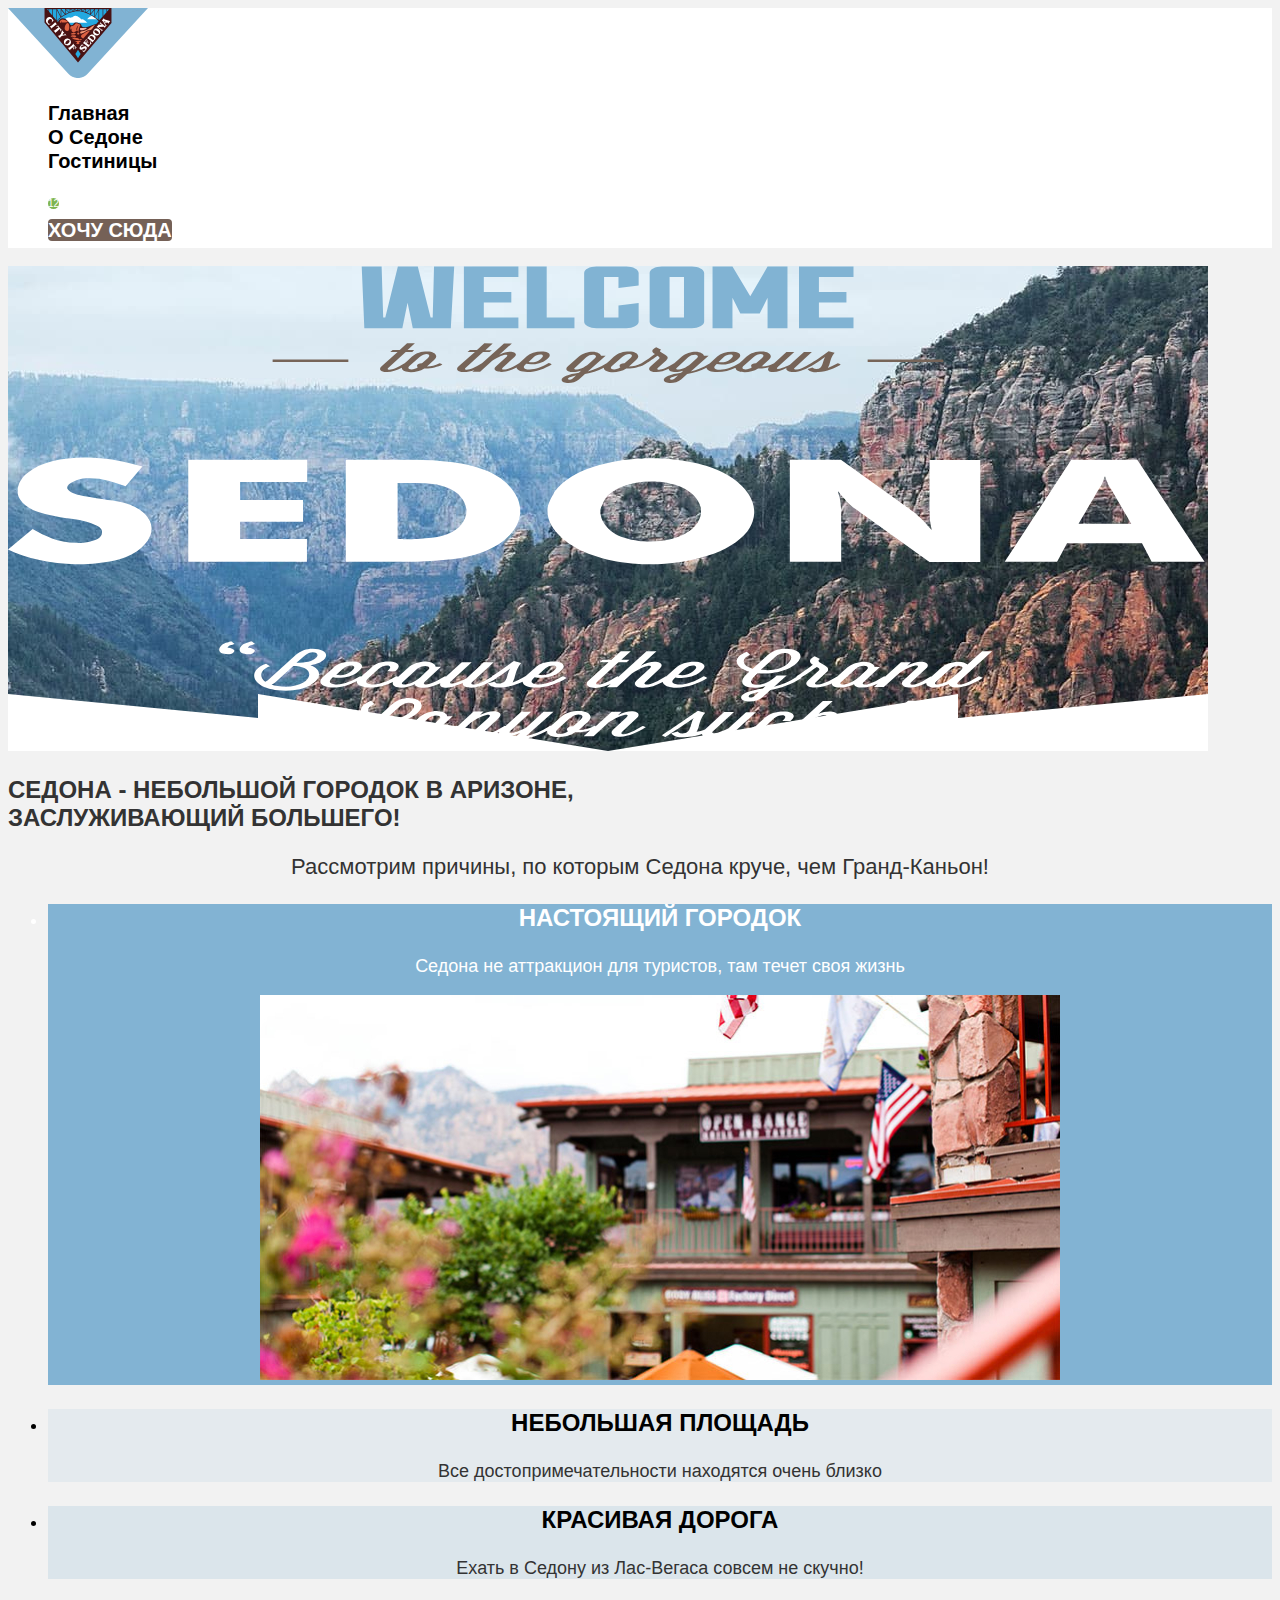
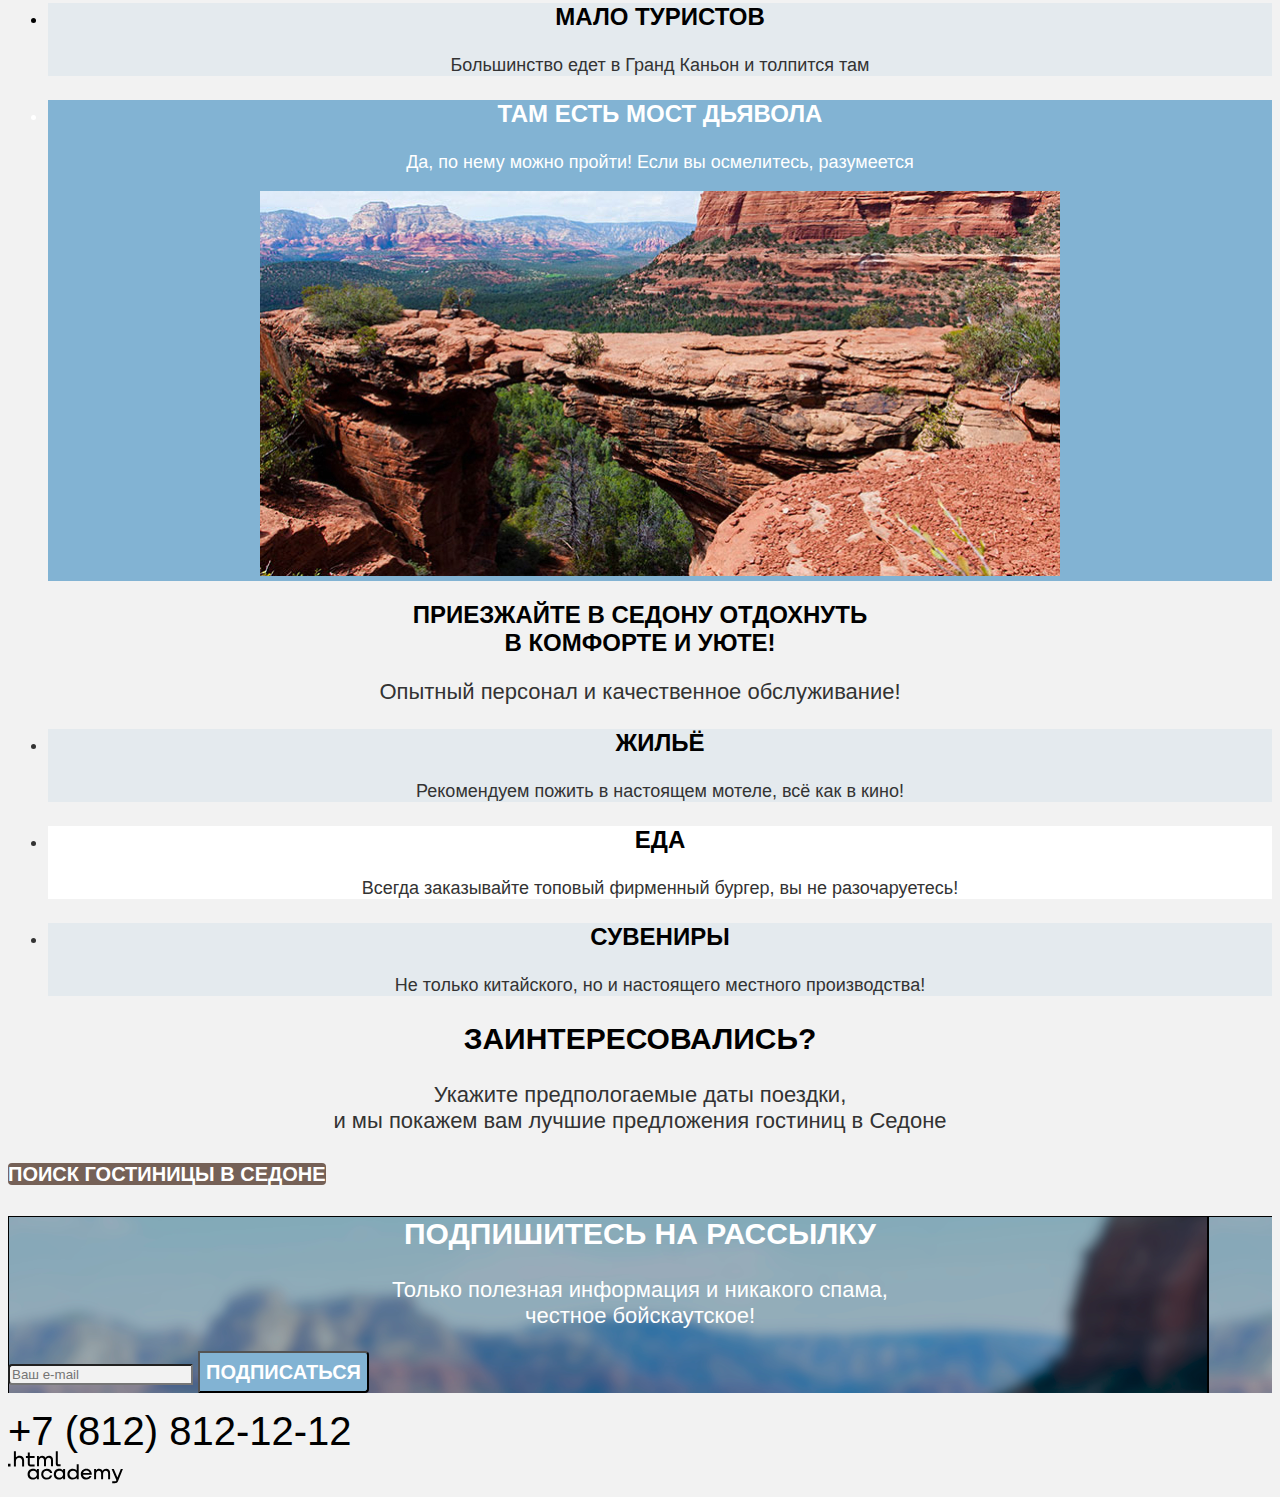
==== index.html @ 1543bc44 "Обновляет путь к стилевому файлу" ====
<!DOCTYPE html>
<html lang="ru">
<head>
  <meta charset="utf-8">
  <title>HTML Academy: Седона</title>
  <link rel="stylesheet" href="styles/styles.css">
</head>
<body>
  <header class="page-header" data-test="header">
    <a class="logo" href="index.html" aria-current="page">
      <img class="logo-image" src="images/logo/logo-header.svg" width="140" height="70" alt="логотип сайта Седона">
    </a>
    <nav class="navigation">
      <ul class="navigation-list">
        <li class="navigation-item">
          <a class="navigation-link navigation-link-current" href="index.html" aria-current="page">Главная</a>
        </li>
        <li class="navigation-item">
          <a class="navigation-link" href="#">О Седоне</a>
        </li>
        <li class="navigation-item">
          <a class="navigation-link" href="catalog.html">Гостиницы</a>
        </li>
      </ul>
      <ul class="navigation-user">
        <li class="navigation-user-item">
          <a class="navigation-user-link navigation-user-link-search" href="#">
            <span class="visually-hidden">Поиск</span>
          </a>
        </li>
        <li class="navigation-user-item">
          <a class="navigation-user-link" href="#">
            <span class="visually-hidden">Количество отелей в избранном</span>
            <span class="likes-number">12</span>
          </a>
        </li>
        <li class="navigation-user-item">
          <a class="button search-button" href="#">Хочу сюда</a>
        </li>
      </ul>
    </nav>
  </header>
  <main class="main-index" data-test="main">
    <section class="welcome">
      <h1 class="visually-hidden">Сайт по выбору отелей в Седоне</h1>
      <img class="welcome-image" src="images/main/welcome-image.svg" width="458" height="352" alt="Welcome to the gorgeous Sedona, because the Grand Canyon sucks!"
        lang="en">
    </section>
    <section class="advantages" data-test="advantages">
      <h2 class="advantages-title">Седона - небольшой городок в Аризоне, <br>заслуживающий большего!</br></h2>
      <p class="reasons">Рассмотрим причины, по которым Седона круче, чем Гранд-Каньон!</p>
      <ul class="advantages-list">
        <li class="advantages-item advantages-dark">
          <h3 class="advantages-title">Настоящий городок</h3>
          <p class="advantages-description">Седона не аттракцион для туристов, там течет своя жизнь</p>
          <img class="advantages-image" src="images/main/house-with-flag.jpg" width="800" height="385" alt="Здание с флагом">
        </li>
        <li class="advantages-item advantages-light">
          <h3 class="advantages-title">Небольшая площадь</h3>
          <p class="advantages-description advantages-inner">Все достопримечательности находятся очень близко</p>
        </li>
        <li class="advantages-item advantages-greyish">
          <h3 class="advantages-title">Красивая дорога</h3>
          <p class="advantages-description advantages-inner">Ехать в Седону из Лас-Вегаса совсем не скучно!</p>
        </li>
        <li class="advantages-item advantages-light">
          <h3 class="advantages-title">Мало туристов</h3>
          <p class="advantages-description advantages-inner">Большинство едет в Гранд Каньон и толпится там</p>
        </li>
        <li class="advantages-item advantages-dark">
          <h3 class="advantages-title">Там есть мост дьявола</h3>
          <p class="advantages-description">Да, по нему можно пройти! Если вы осмелитесь, разумеется</p>
          <img class="advantages-image" src="images/main/devils-bridge.jpg" width="800" height="385" alt="Мост дьявола">
        </li>
      </ul>
    </section>
    <section class="services">
      <h2 class="services-title">Приезжайте в Седону отдохнуть <br>в комфорте и уюте!</br></h2>
      <p class="reasons">Опытный персонал и качественное обслуживание!</p>
      <ul class="services-list">
        <li class="section-item">
          <h3 class="services-title">Жильё</h3>
          <p class="services-description">Рекомендуем пожить в настоящем мотеле, всё как в кино!</p>
        </li>
        <li class="section-item">
          <h3 class="services-title">Еда</h3>
          <p class="services-description">Всегда заказывайте топовый фирменный бургер, вы не разочаруетесь!</p>
        </li>
        <li class="section-item">
          <h3 class="services-title">Сувениры</h3>
          <p class="services-description">Не только китайского, но и настоящего местного производства!</p>
        </li>
      </ul>
    </section>
    <section class="search" data-test="search">
      <h2 class="search-title">Заинтересовались?</h2>
      <p class="search-description">Укажите предпологаемые даты поездки, <br>и мы покажем вам лучшие предложения гостиниц в
        Седоне</br></p>
      <a class="button search-button" href="#">Поиск гостиницы в Седоне</a>
    </section>
    <section class="subscribe subscribe-special" data-test="subscribe">
      <h2 class="subscribe-title">Подпишитесь на рассылку</h2>
      <p class="subscribe-description">Только полезная информация и никакого спама, <br>честное бойскаутское!</br></p>
      <form class="subscribe-form" action="https://echo.htmlacademy.ru/" method="post">
        <label class="visually-hidden" for="subscribe-email">Введите ваш email</label>
        <input class="email-input" type="email" id="subscribe-email" name="user-email" placeholder="Ваш e-mail">
        <button class="subscribe-button" type="submit">Подписаться</button>
      </form>
    </section>
  </main>
  <footer class="page-footer" data-test="footer">
    <section class="footer-social">
        <h2 class=" visually-hidden">Соцсети</h2>
      <ul class="social-list">
        <li class="social-item">
          <a class="button" href="#">
            <span class="visually-hidden">Вконтакте</span>
          </a>
        </li>
        <li class="social-item">
          <a class="button" href="#">
            <span class="visually-hidden">Инстаграм</span>
          </a>
        </li>
        <li class="social-item">
          <a class="button" href="#">
            <span class="visually-hidden">Телеграм</span>
          </a>
        </li>
      </ul>
    </section>
    <section class="contacts">
      <h2 class="visually-hidden">Контакты</h2>
      <address class="contacts-address">
        <a class="contacts-address-phone" href="tel:+78128121212">+7 (812) 812-12-12</a>
      </address>
    </section>
    <section class="footer-logo">
      <h2 class="visually-hidden">Сделано в HTML academy</h2>
      <a class="footer-logo-link" href="https://htmlacademy.ru/">
        <img class="footer-logo-image" src="images/logo/html-academy-inscript.svg" width="115" height="33" alt="Логотип html academy">
      </a>
    </section>
  </footer>
</body>
</html>
---- styles/styles.css ----
@font-face {
  font-family: "PT Sans";
  font-style: normal;
  font-weight: 400;
  src: url("../fonts/ptsans-400.woff2") format("woff2");
  font-display: swap;
}


@font-face {
  font-family: "PT Sans";
  font-style: normal;
  font-weight: 700;
  src: url("../fonts/ptsans-700.woff2") format("woff2");
  font-display: swap;
}

body {
  font-family: "PT Sans", sans-serif;
  font-size: 18px;
  line-height: 21px;
  font-style: normal;
  color: #333333;
  background-color: #F2F2F2;
}

.page-header {
  color: #000000;
  background-color: #FFFFFF;
}

.navigation-item {
  list-style-type: none;
}

.navigation-user-item{
  list-style-type: none;
}

.navigation-link {
  font-weight: 700;
  font-size: 20px;
  line-height: 24px;
  text-align: left;
  color: #000000;
  background-color: #FFFFFF;
  text-decoration: none;
}

.navigation-user-link {
  color: #000000;
  text-decoration: none;
}

.welcome-image {
  background-color: #83B3D333;
  background-image: url(../images/main/decor-background.svg), url(../images/main/background-welcome.jpg);
  background-size: 100% auto, cover;
  background-repeat: no-repeat;
  background-position: left bottom, left top;
  width: 1200px;
  height: 485px;
}

.advantages-dark {
  background-color: #82B3D3;
  color: #FFFFFF;
}

.advantages-light {
  color: #000000;
  background-color: #83B3D31F;
}

.advantages-greyish {
  color: #000000;
  background-color: #83B3D333;
}

.advantages-inner {
  color: #333333;
}

.advantages-list {
  text-align: center;
}

.advantages-title {
  font-size: 24px;
  font-weight: 700;
  line-height: 28px;
  text-transform: uppercase;
}

.services-title {
  color: #000000;
  font-size: 24px;
  font-weight: 700;
  line-height: 28px;
  text-align: center;
  text-transform: uppercase;
}

.reasons {
  font-size: 22px;
  font-weight: 400;
  line-height: 26px;
  text-align: center;
}

li:nth-child(2n+1).section-item {
  background-color: #83B3D31F;
}

li:nth-child(2n).section-item {
  background-color: #FFFFFF;
}

.services-list {
  font-size: 18px;
  font-weight: 400;
  line-height: 21px;
  text-align: center;
}

.services-description {
  color: #333333;
}

.search-title {
  color: #000000;
  font-size: 30px;
  font-weight: 700;
  line-height: 36px;
  text-align: center;
  text-transform: uppercase;
}

.search-description {
  font-size: 22px;
  font-weight: 400;
  line-height: 26px;
  text-align: center;
}

.search-button {
  font-family: inherit;
  font-size: 20px;
  font-weight: 700;
  line-height: 36px;
  text-align: center;
  background: #756157;
  color: #FFFFFF;
  text-transform: uppercase;
  text-decoration: none;
  border-radius: 4px;
}

.subscribe-special {
  background-image: url(../images/subscribe-background.png);
  background-color: #82B3D3;
  color: #FFFFFF;
}

.subscribe-button {
  font-family: inherit;
  font-size: 20px;
  font-weight: 700;
  line-height: 36px;
  text-align: center;
  text-transform: uppercase;
  color: #FFFFFF;
  background: #82B3D3;
  border-radius: 0 4px 4px 0;
}

.email-input {
  font-family: inherit;
  background: #F2F2F2;
  border-radius: 4px 0 0 4px;
}

.subscribe-title {
  font-size: 30px;
  font-weight: 700;
  line-height: 36px;
  text-align: center;
  text-transform: uppercase;
}

.subscribe-description {
  font-size: 22px;
  font-weight: 400;
  line-height: 26px;
  text-align: center;
}

.contacts-address-phone {
  font-style: normal;
  font-size: 40px;
  font-weight: 400;
  line-height: 40px;
  color:#000000;
  text-align: center;
  text-decoration-line: none;
}

.inner-header-title {
  font-size: 60px;
  font-weight: 700;
  line-height: 78px;
  text-align: left;
}

.likes-number {
  width: 20px;
  height: 20px;
  left: 20px;
  top: 11px;
  background: #7DB54F;
  border-radius: 10px;
  font-family: inherit;
  font-style: normal;
  font-weight: 400;
  font-size: 10px;
  line-height: 10px;
  text-align: center;
  color: #FFFFFF;
}

.filter {
  background-image: url(../images/filter-background.png);
  color: #FFFFFF;
}

.breadcrumbs {
  color: #FFFFFF;
  list-style-type: none;
}

.breadcrumbs-link {
  color: inherit;
  text-decoration: none;
}

.catalog-form-title {
  font-size: 20px;
  font-weight: 700;
  line-height: 24px;
  text-align: left;
}

.catalog-control {
  font-size: 18px;
  font-weight: 400;
  line-height: 23px;
  text-align: left;
}

.filter-title {
  font-size: 20px;
  font-weight: 700;
  line-height: 24px;
  text-align: left;
}

.filter-price {
  font-size: 18px;
  font-weight: 400;
  line-height: 24px;
  text-align: right;
  color: #000000;
}

.price-select{
border: 4px solid #FFFFFF;
width: 20px;
height: 20px;
background: #FFFFFF;
border-radius: 5px;
}

.catalog-form-list {
  list-style-type: none;
}

.catalog-control-input {
background: #3F5E72;
}

.catalog-form-button {
  font-family: inherit;
  color: #333333;
  border-width: 2px;
  border-color: #E5E5E5;
  border-radius: 4px;
}

.price-from {
  border-radius: 4px 0 0 4px;
}

.price-to {
  border-radius: 0 4px 4px 0;
}

.button-apply {
  background: #82B3D3;
  border-radius: 4px;
  font-family: inherit;
  font-style: normal;
  font-weight: 700;
  font-size: 16px;
  line-height: 20px;
  text-align: center;
  text-transform: uppercase;
  color: #FFFFFF;
}

.button-reset {
  font-family: inherit;
  font-style: normal;
  font-weight: 700;
  font-size: 16px;
  line-height: 20px;
  text-align: center;
  text-transform: uppercase;
  color: #FFFFFF;
  background-color: transparent;
}

.visually-hidden {
  position: fixed;
  transform: scale(0);
}

.catalog-title {
  color: #000000;
  font-size: 30px;
  font-weight: 700;
  line-height: 36px;
  text-align: left;
  text-transform: uppercase;
}

.select-control {
  font-family: inherit;
  color: #333333;
  font-size: 18px;
  font-weight: 400;
  line-height: 21px;
  text-align: left;
  box-sizing: border-box;
  border: 2px solid #E5E5E5;
  border-radius: 4px;
}

.catalog-card-link {
  font-size: 24px;
  font-weight: 700;
  line-height: 28px;
  text-align: left;
  color: #000000;
  text-decoration: none;
}

.catalog-card-name {
  font-size: 18px;
  font-weight: 400;
  line-height: 21px;
  text-align: left;
  color:#333333;
}

.catalog-card-price {
  font-size: 18px;
  font-weight: 400;
  line-height: 21px;
  text-align: right;
}

.catalog-card-button {
  font-family: inherit;
  font-size: 16px;
  font-weight: 700;
  line-height: 20px;
  text-align: center;
  color: #FFFFFF;
  background-color: #756157;
  text-transform: uppercase;
  border-radius: 4px;
  text-decoration: none;
}

.card-button-likes {
  background-color: #82B3D3;
  border-radius: 4px;
  font-family: inherit;
  font-size: 16px;
  font-weight: 700;
  line-height: 20px;
  text-align: center;
}

.card-button-in-likes {
  background-color: #7DB54F;
}

.catalog-card-rates {
  font-weight: 400;
  font-size: 16px;
  line-height: 20px;
  text-align: center;
  text-transform: uppercase;
  color: #333333;
  background: #F2F2F2;
  border-radius: 4px;
}

.pagination-current {
  background: #F2F2F2;
  border-radius: 4px;
}

.pagination-link {
  width: 60px;
  height: 60px;
  background: #82B3D3;
  border-radius: 4px;
  font-family: inherit;
  font-style: normal;
  font-weight: 700;
  font-size: 20px;
  line-height: 36px;
  text-align: center;
  text-transform: uppercase;
  color: #FFFFFF;
}

.subscribe-inner-title {
  font-weight: 700;
  font-size: 30px;
  line-height: 36px;
  text-transform: uppercase;
  text-align: center;
}

.subscribe-inner-description {
  font-weight: 400;
  font-size: 22px;
  line-height: 26px;
  text-align: center;
  color: #333333;
}

.social-item {
  list-style-type: none;
}
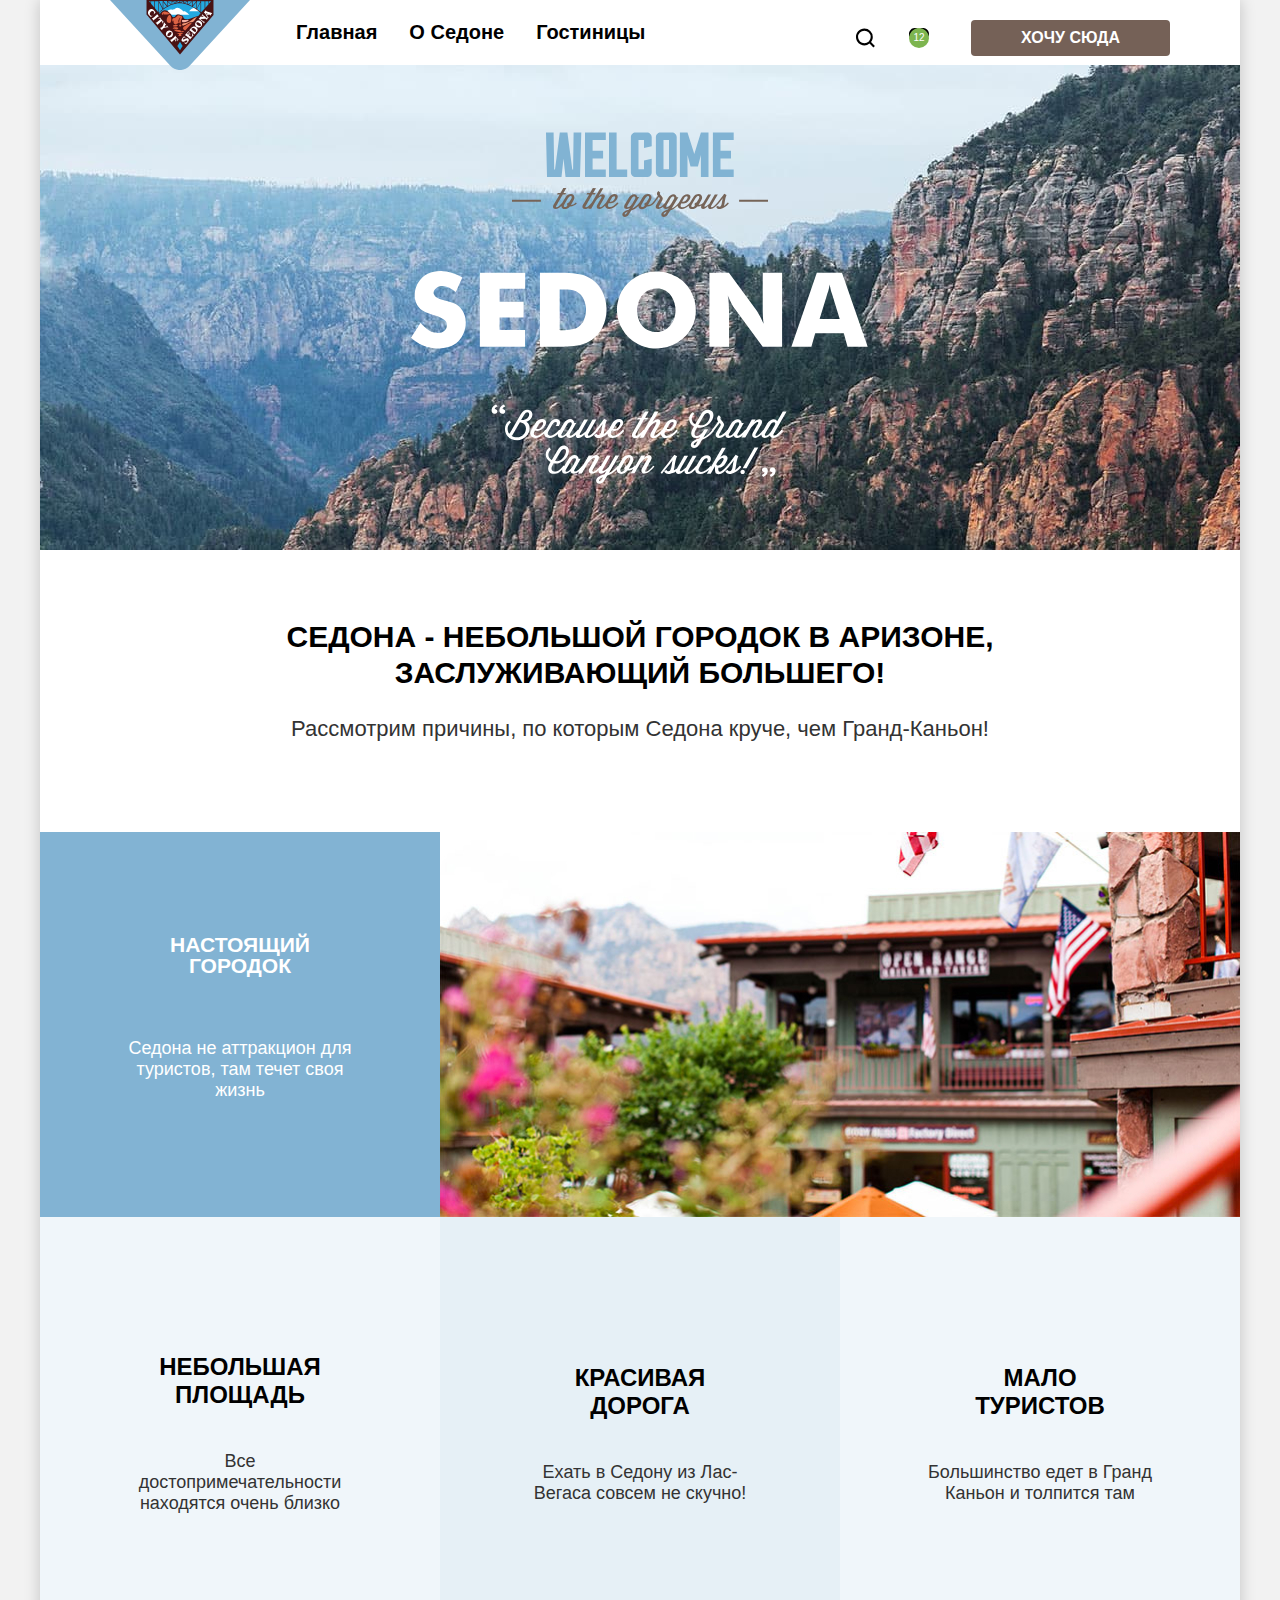
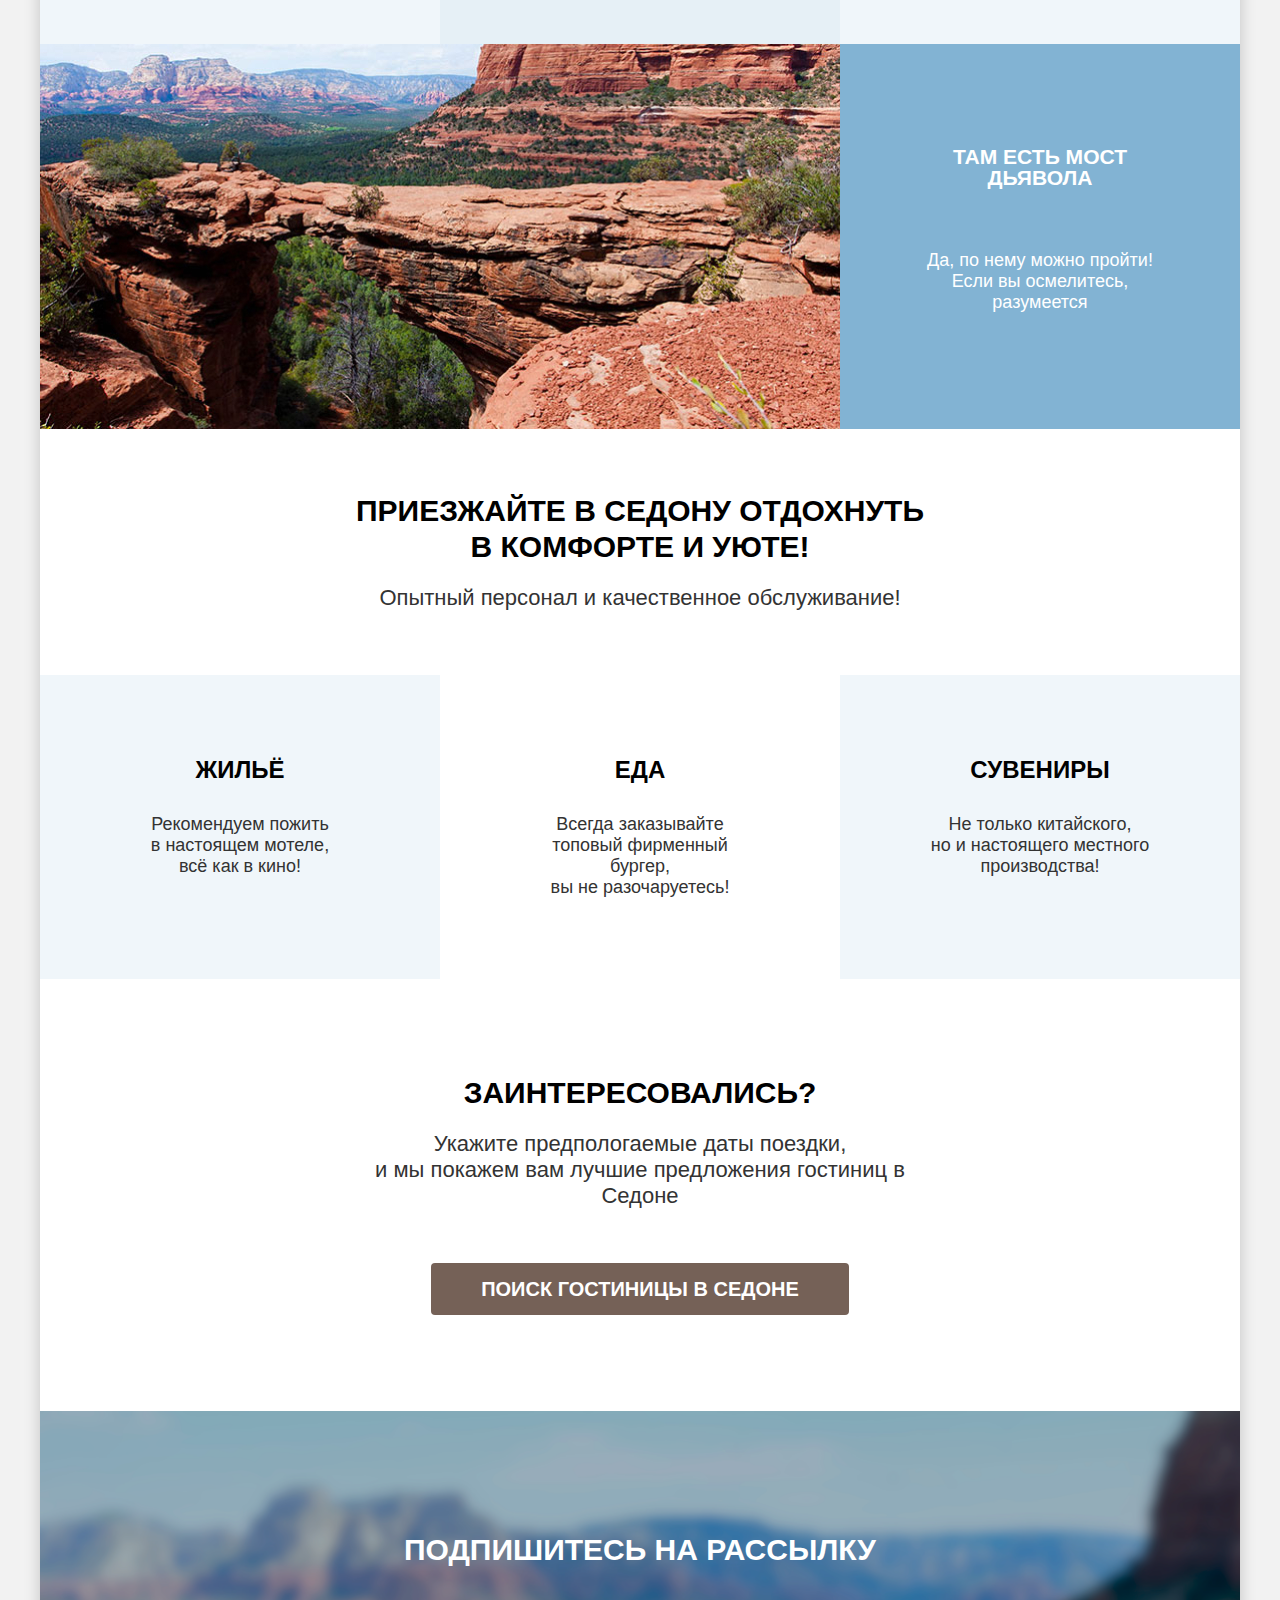
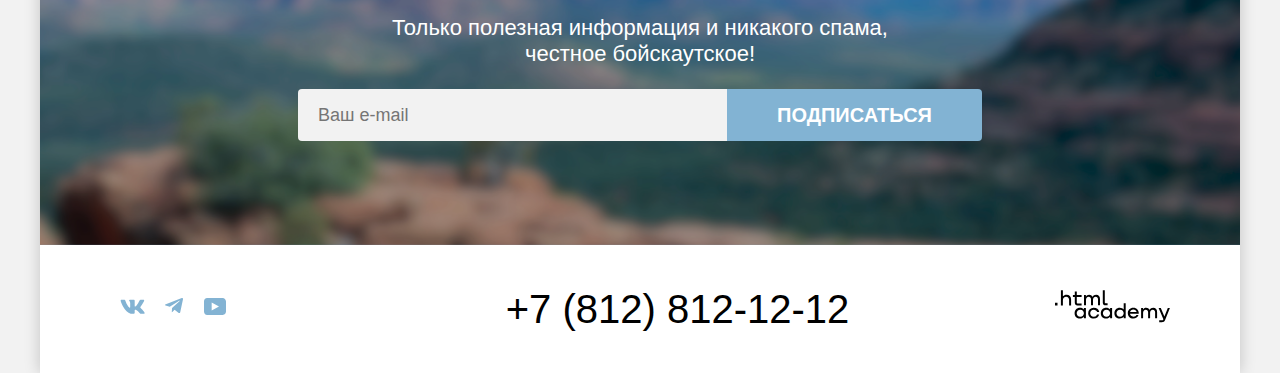
==== commit c0123343: "Добавляет сетки компонентов" ====
--- a/index.html
+++ b/index.html
@@ -6,53 +6,58 @@
   <link rel="stylesheet" href="styles/styles.css">
 </head>
 <body>
-  <header class="page-header" data-test="header">
-    <a class="logo" href="index.html" aria-current="page">
-      <img class="logo-image" src="images/logo/logo-header.svg" width="140" height="70" alt="логотип сайта Седона">
-    </a>
-    <nav class="navigation">
-      <ul class="navigation-list">
-        <li class="navigation-item">
+  <div class="page-container">
+    <header class="page-header" data-test="header">
+     <nav class="navigation">
+      <div class="logo-navigation">
+        <a class="logo" href="index.html" aria-current="page">
+          <img class="logo-image" src="images/logo/logo-header.svg" width="140" height="70" alt="логотип сайта Седона">
+        </a>
+        <ul class="navigation-list">
+         <li class="navigation-item">
           <a class="navigation-link navigation-link-current" href="index.html" aria-current="page">Главная</a>
-        </li>
-        <li class="navigation-item">
+         </li>
+         <li class="navigation-item">
           <a class="navigation-link" href="#">О Седоне</a>
-        </li>
-        <li class="navigation-item">
+         </li>
+         <li class="navigation-item">
           <a class="navigation-link" href="catalog.html">Гостиницы</a>
-        </li>
-      </ul>
-      <ul class="navigation-user">
-        <li class="navigation-user-item">
+         </li>
+       </ul>
+      </div>
+        <ul class="navigation-user">
+         <li class="navigation-user-item">
           <a class="navigation-user-link navigation-user-link-search" href="#">
             <span class="visually-hidden">Поиск</span>
           </a>
-        </li>
-        <li class="navigation-user-item">
-          <a class="navigation-user-link" href="#">
+          </li>
+         <li class="navigation-user-item">
+          <a class="navigation-user-link navigation-user-link-likes" href="#">
             <span class="visually-hidden">Количество отелей в избранном</span>
             <span class="likes-number">12</span>
           </a>
-        </li>
-        <li class="navigation-user-item">
-          <a class="button search-button" href="#">Хочу сюда</a>
-        </li>
-      </ul>
-    </nav>
-  </header>
-  <main class="main-index" data-test="main">
-    <section class="welcome">
+         </li>
+         <li class="navigation-user-item">
+          <a class="button button-text" href="#">Хочу сюда</a>
+         </li>
+       </ul>
+     </nav>
+   </header>
+   <main class="main" data-test="main">
+    <section class="welcome" data-test="hero">
       <h1 class="visually-hidden">Сайт по выбору отелей в Седоне</h1>
-      <img class="welcome-image" src="images/main/welcome-image.svg" width="458" height="352" alt="Welcome to the gorgeous Sedona, because the Grand Canyon sucks!"
+      <img class="welcome-image" src="../images/main/welcome-image.svg" width="458" height="352" alt="Welcome to the gorgeous Sedona, because the Grand Canyon sucks!"
         lang="en">
     </section>
     <section class="advantages" data-test="advantages">
-      <h2 class="advantages-title">Седона - небольшой городок в Аризоне, <br>заслуживающий большего!</br></h2>
-      <p class="reasons">Рассмотрим причины, по которым Седона круче, чем Гранд-Каньон!</p>
+      <h2 class="advantages-lead">Седона - небольшой городок в Аризоне, <br>заслуживающий большего!</br></h2>
+      <p class="advantages-lead-subtitle">Рассмотрим причины, по которым Седона круче, чем Гранд-Каньон!</p>
       <ul class="advantages-list">
-        <li class="advantages-item advantages-dark">
-          <h3 class="advantages-title">Настоящий городок</h3>
-          <p class="advantages-description">Седона не аттракцион для туристов, там течет своя жизнь</p>
+        <li class="advantages-item-dark">
+          <div class="advantages-container">
+            <h3 class="advantages-title-dark title-dark">Настоящий городок</h3>
+            <p class="advantages-dark-description description-dark">Седона не аттракцион для туристов, там течет своя жизнь</p>
+          </div>
           <img class="advantages-image" src="images/main/house-with-flag.jpg" width="800" height="385" alt="Здание с флагом">
         </li>
         <li class="advantages-item advantages-light">
@@ -67,28 +72,30 @@
           <h3 class="advantages-title">Мало туристов</h3>
           <p class="advantages-description advantages-inner">Большинство едет в Гранд Каньон и толпится там</p>
         </li>
-        <li class="advantages-item advantages-dark">
-          <h3 class="advantages-title">Там есть мост дьявола</h3>
-          <p class="advantages-description">Да, по нему можно пройти! Если вы осмелитесь, разумеется</p>
-          <img class="advantages-image" src="images/main/devils-bridge.jpg" width="800" height="385" alt="Мост дьявола">
+        <li class="advantages-item-dark">
+          <div class="advantages-container">
+            <h3 class="advantages-title-dark">Там есть мост дьявола</h3>
+            <p class="advantages-dark-description">Да, по нему можно пройти! Если вы осмелитесь, разумеется</p>
+          </div>
+          <img class="advantages-image advantages-image-left" src="images/main/devils-bridge.jpg" width="800" height="385" alt="Мост дьявола">
         </li>
       </ul>
     </section>
     <section class="services">
       <h2 class="services-title">Приезжайте в Седону отдохнуть <br>в комфорте и уюте!</br></h2>
-      <p class="reasons">Опытный персонал и качественное обслуживание!</p>
+      <p class="services-title-description">Опытный персонал и качественное обслуживание!</p>
       <ul class="services-list">
-        <li class="section-item">
-          <h3 class="services-title">Жильё</h3>
-          <p class="services-description">Рекомендуем пожить в настоящем мотеле, всё как в кино!</p>
+        <li class="services-item">
+          <h3 class="services-item-title">Жильё</h3>
+          <p class="services-item-description">Рекомендуем пожить <br>в настоящем мотеле,</br> всё как в кино!</p>
         </li>
-        <li class="section-item">
-          <h3 class="services-title">Еда</h3>
-          <p class="services-description">Всегда заказывайте топовый фирменный бургер, вы не разочаруетесь!</p>
+        <li class="services-item">
+          <h3 class="services-item-title">Еда</h3>
+          <p class="services-item-description">Всегда заказывайте <br>топовый фирменный бургер,</br> вы не разочаруетесь!</p>
         </li>
-        <li class="section-item">
-          <h3 class="services-title">Сувениры</h3>
-          <p class="services-description">Не только китайского, но и настоящего местного производства!</p>
+        <li class="services-item">
+          <h3 class="services-item-title">Сувениры</h3>
+          <p class="services-item-description">Не только китайского, <br>но и настоящего местного</br> производства!</p>
         </li>
       </ul>
     </section>
@@ -96,7 +103,7 @@
       <h2 class="search-title">Заинтересовались?</h2>
       <p class="search-description">Укажите предпологаемые даты поездки, <br>и мы покажем вам лучшие предложения гостиниц в
         Седоне</br></p>
-      <a class="button search-button" href="#">Поиск гостиницы в Седоне</a>
+      <a class="button search-big-button" href="#">Поиск гостиницы в Седоне</a>
     </section>
     <section class="subscribe subscribe-special" data-test="subscribe">
       <h2 class="subscribe-title">Подпишитесь на рассылку</h2>
@@ -107,40 +114,53 @@
         <button class="subscribe-button" type="submit">Подписаться</button>
       </form>
     </section>
-  </main>
-  <footer class="page-footer" data-test="footer">
-    <section class="footer-social">
+    </main>
+    <footer class="page-footer" data-test="footer">
+      <div class="footer-container">
+      <section class="socials">
         <h2 class=" visually-hidden">Соцсети</h2>
       <ul class="social-list">
         <li class="social-item">
-          <a class="button" href="#">
+          <a class="social-link social-vk" href="#">
+            <svg class="social-icon social-vk" aria-hidden="true" focusable="false" width="25" height="15" viewBox="0 0 25 15" fill="none" xmlns="http://www.w3.org/2000/svg">
+              <path fill-rule="evenodd" clip-rule="evenodd" d="M24.12 1.8c.16-.54 0-.94-.8-.94H20.7c-.67
+              0-.98.34-1.15.73 0 0-1.33 3.2-3.22 5.27-.61.6-.9.8-1.23.8-.16 0-.41-.2-.41-.75v-5.1c0-.66-.19-.95-.74-.95H9.82c-.42 0-.67.3-.67.59 0 .62.95.76 1.04 2.51v3.8c0 .83-.15.98-.48.98-.9 0-3.06-3.2-4.34-6.88-.25-.72-.5-1-1.18-1H1.57c-.75 0-.9.34-.9.73 0 .68.89 4.07 4.14 8.55 2.17 3.06 5.23
+              4.72 8 4.72 1.68 0 1.88-.37 1.88-1v-2.32c0-.74.16-.88.7-.88.38 0 1.05.19 2.6 1.66 1.79 1.75 2.08 2.54 3.08 2.54h2.63c.75 0 1.12-.37.9-1.1-.23-.72-1.08-1.77-2.2-3.02-.62-.71-1.54-1.48-1.82-1.86-.39-.5-.28-.71 0-1.15 0 0 3.2-4.42 3.54-5.93Z" fill="#83B3D3"/></svg>
             <span class="visually-hidden">Вконтакте</span>
           </a>
         </li>
         <li class="social-item">
-          <a class="button" href="#">
-            <span class="visually-hidden">Инстаграм</span>
+          <a class="social-link social-telegram" href="#">
+            <svg class="social-icon social-telegram" aria-hidden="true" focusable="false" width="18" height="16" viewBox="0 0 18 16" fill="none" xmlns="http://www.w3.org/2000/svg">
+              <path d="M16.79.1.84 6.25c-1.09.43-1.08 1.04-.2 1.31l4.1 1.28 9.47-5.98c.44-.27.85-.12.52.18L7.05
+              9.96l-.28 4.22c.41 0 .6-.19.83-.41l1.99-1.93 4.13 3.05c.77.42 1.31.2 1.5-.7l2.72-12.8c.28-1.12-.43-1.62-1.16-1.3Z" fill="#83B3D3"/></svg>
+            <span class="visually-hidden">Телеграм</span>
           </a>
         </li>
         <li class="social-item">
-          <a class="button" href="#">
-            <span class="visually-hidden">Телеграм</span>
+          <a class="social-link social-youtube" href="#">
+            <svg class="social-icon social-youtube" aria-hidden="true" focusable="false" width="24" height="17" viewBox="0 0 22 17" fill="none" xmlns="http://www.w3.org/2000/svg">
+              <path d="M18.6 0H3.18C1.31 0 0 1.6 0 3.4v10.1C0 15.4 1.31 17 3.17 17h15.66c1.64 0 3.17-1.6
+              3.17-3.4V3.4C21.78 1.6 20.47 0 18.6 0ZM7.67 12.54V4.46L15 8.5l-7.33 4.04Z" fill="#83B3D3"/></svg>
+            <span class="visually-hidden">Ютуб</span>
           </a>
         </li>
       </ul>
-    </section>
-    <section class="contacts">
+      </section>
+      <section class="contacts">
       <h2 class="visually-hidden">Контакты</h2>
       <address class="contacts-address">
         <a class="contacts-address-phone" href="tel:+78128121212">+7 (812) 812-12-12</a>
       </address>
-    </section>
-    <section class="footer-logo">
+      </section>
+      <section class="logo-academy">
       <h2 class="visually-hidden">Сделано в HTML academy</h2>
-      <a class="footer-logo-link" href="https://htmlacademy.ru/">
-        <img class="footer-logo-image" src="images/logo/html-academy-inscript.svg" width="115" height="33" alt="Логотип html academy">
+      <a class="logo-academy-link" href="https://htmlacademy.ru/">
+        <img class="logo-academy-image" src="images/logo/html-academy-inscript.svg" width="115" height="33" alt="Логотип html academy">
       </a>
-    </section>
-  </footer>
+      </section>
+      </div>
+    </footer>
+  </div>
 </body>
 </html>
--- a/styles/styles.css
+++ b/styles/styles.css
@@ -22,22 +22,53 @@
   font-style: normal;
   color: #333333;
   background-color: #F2F2F2;
-}
-
-.page-header {
-  color: #000000;
+  margin: 0 auto;
+}
+
+.main {
+  flex-grow: 1;
+}
+
+.page-container {
+  display: flex;
+  flex-direction: column;
+  min-height: 100vh;
+  width: 1200px;
+  margin: 0 auto;
   background-color: #FFFFFF;
-}
-
-.navigation-item {
+  box-shadow: 0 0 15px rgba(0, 0, 0, 0.2);
+}
+
+.navigation {
+  width: 100%;
+  display: flex;
+  justify-content: space-between;
+  margin: 0;
+  padding: 0 70px;
+  box-sizing: border-box;
+}
+
+.logo-navigation {
+  display: flex;
+}
+
+.logo {
+  margin-right: 30px;
+  z-index: 1;
+}
+
+.navigation-list {
+  display: flex;
+  flex-wrap: wrap;
+  width: 400px;
+  padding: 0;
+  margin: 0;
   list-style-type: none;
 }
 
-.navigation-user-item{
-  list-style-type: none;
-}
-
 .navigation-link {
+  display: block;
+  padding: 20px 16px;
   font-weight: 700;
   font-size: 20px;
   line-height: 24px;
@@ -47,24 +78,241 @@
   text-decoration: none;
 }
 
+.navigation-item {
+  list-style-type: none;
+}
+
+.navigation-user {
+  display: flex;
+  flex-wrap: wrap;
+  justify-content: end;
+  align-items: center;
+  padding: 0;
+  margin: 0;
+}
+
 .navigation-user-link {
-  color: #000000;
+  display: block;
+  margin: 5px;
+  padding: 12px 22px;
   text-decoration: none;
+  color: #000000;
+  position: relative;
+}
+
+.navigation-user.navigation-user-link {
+  min-width: 44px;
+  min-height: 64px;
+}
+
+.navigation-user-item{
+  list-style-type: none;
+  margin-right: 20x;
+}
+
+.navigation-user-link-search {
+  background-image: url('../images/decor-small-icons/search-icon.svg');
+  background-repeat: no-repeat;
+  background-position: center;
+  background-size: 20px;
+  top: 0;
+  right: 0;
+  left: 0;
+  bottom: 0;
+  margin: auto;
+  padding: 12px 22px;
+}
+
+.navigation-user-link-likes {
+  background-image: url('../images/decor-small-icons/likes-icon.svg');
+  background-repeat: no-repeat;
+  background-position: center;
+  background-size: 20px;
+  top: 0;
+  right: 0;
+  left: 0;
+  bottom: 0;
+  margin: auto;
+  padding: 12px 22px;
+}
+
+.likes-number {
+  display: block;
+  width: 20px;
+  height: 20px;
+  background: #7DB54F;
+  border-radius: 10px;
+  font-family: inherit;
+  font-style: normal;
+  font-weight: 400;
+  font-size: 10px;
+  line-height: 10px;
+  text-align: center;
+  color: #FFFFFF;
+  box-sizing: border-box;
+  padding-top: 5px;
+}
+
+.button {
+  cursor: pointer;
+  text-align: center;
+  font-size: 16px;
+  font-weight: 700;
+  line-height: 20px;
+  font-family: inherit;
+  padding: 8px 50px;
+}
+
+.button-text {
+  display: block;
+  background: #756157;
+  color: #FFFFFF;
+  text-transform: uppercase;
+  text-decoration: none;
+  border-radius: 4px;
+  margin: 14px 0 14px 20px;
+  margin-left: 20px;
+}
+
+.main {
+  flex-grow: 1;
+  margin-top: -10px;
+}
+
+.welcome {
+  display: flex;
+  flex-direction: column;
+  justify-content: center;
+  align-items: center;
+  background-image: url(../images/main/background-welcome.jpg);
+  background-size: cover;
+  background-repeat: no-repeat;
+  background-color: #D4E5EF;
+  min-height: 485px;
+  width: 100%;
 }
 
 .welcome-image {
-  background-color: #83B3D333;
-  background-image: url(../images/main/decor-background.svg), url(../images/main/background-welcome.jpg);
-  background-size: 100% auto, cover;
-  background-repeat: no-repeat;
-  background-position: left bottom, left top;
+  display: block;
+}
+
+.advantages-lead {
   width: 1200px;
-  height: 485px;
-}
-
-.advantages-dark {
+  display: flex;
+  flex-direction: column;
+  margin: 69px auto 25px auto;
+  justify-content: center;
+  align-items: center;
+  font-weight: 700;
+  font-size: 30px;
+  line-height: 36px;
+  text-align: center;
+  text-transform: uppercase;
+  color: #000000;
+}
+
+.advantages-lead-subtitle {
+  font-style: normal;
+  font-weight: 400;
+  font-size: 22px;
+  line-height: 26px;
+  text-align: center;
+  margin: 0 auto 90px auto;
+}
+
+.advantages-list {
+  display: grid;
+  grid-template-columns: repeat(3, 1fr);
+  width: 100%;
+  margin: 0;
+  padding: 0;
+  list-style-type: none;
+}
+
+.advantages-item {
+  display: flex;
+  flex-direction: column;
+  justify-content: center;
+  align-items: center;
+  width: 400px;
+  height: 100%;
+  padding: 112px 85px;
+  box-sizing: border-box;
+}
+
+.advantages-title{
+  font-size: 24px;
+  font-weight: 700;
+  line-height: 28px;
+  text-align: center;
+  text-transform: uppercase;
+  max-width: 175px;
+}
+
+.advantages-description {
+  font-size: 18px;
+  font-weight: 400;
+  line-height: 21px;
+  text-align: center;
+  max-width: 230px;
+}
+
+.advantages-image {
+  display: block;
+  margin: auto;
+}
+
+.advantages-container {
+  display: flex;
+  flex-direction: column;
+  padding: 102px 85px;
+  width: 400px;
+  align-items: center;
+}
+
+.advantages-item-dark {
   background-color: #82B3D3;
   color: #FFFFFF;
+  display: flex;
+  padding: 0;
+  margin: 0;
+  grid-column: 1 / -1;
+}
+
+.advantages-image {
+  display: block;
+  margin: auto;
+  }
+
+.advantages-image-left {
+  display: block;
+  margin: 0;
+  order: -1;
+}
+
+.advantages-title-dark {
+  color:#FFFFFF;
+  text-transform: uppercase;
+  text-align: center;
+  padding: 0;
+  margin: 0 0 62px 0;
+  max-width: 175px;
+}
+
+.advantages-dark-description {
+  color: #FFFFFF;
+  padding: 0;
+  margin: 0;
+  text-align: center;
+}
+
+.advantages-container {
+  display: flex;
+  flex-direction: column;
+  padding: 102px 85px;
+  width: 400px;
+  align-items: center;
+
 }
 
 .advantages-light {
@@ -81,50 +329,73 @@
   color: #333333;
 }
 
-.advantages-list {
-  text-align: center;
-}
-
-.advantages-title {
+.services-title {
+  color: #000000;
+  font-size: 30px;
+  font-weight: 700;
+  line-height: 36px;
+  text-align: center;
+  text-transform: uppercase;
+  margin: 64px auto 20px auto;
+}
+
+.services-title-description {
+  font-size: 22px;
+  font-weight: 400;
+  line-height: 26px;
+  text-align: center;
+  margin: 0 auto 64px auto;
+}
+
+.services-list {
+  display: flex;
+  margin: 0;
+  padding: 0;
+  justify-content: space-between;
+  flex-wrap: wrap;
+  list-style-type: none;
+  width: 100%;
+}
+
+.services-item {
+  display: flex;
+  flex-direction: column;
+  width: 400px;
+  margin: 0;
+  padding: 81px 85px;
+  box-sizing: border-box;
+  align-items: center;
+  text-align: center;
+}
+
+.services-item-title {
   font-size: 24px;
-  font-weight: 700;
   line-height: 28px;
-  text-transform: uppercase;
-}
-
-.services-title {
-  color: #000000;
-  font-size: 24px;
-  font-weight: 700;
-  line-height: 28px;
-  text-align: center;
-  text-transform: uppercase;
-}
-
-.reasons {
-  font-size: 22px;
-  font-weight: 400;
-  line-height: 26px;
-  text-align: center;
-}
-
-li:nth-child(2n+1).section-item {
+  font-weight: 700;
+  color: #000000;
+  text-align: center;
+  text-transform: uppercase;
+  margin: 0 0 30px 0;
+}
+
+li:nth-child(2n+1).services-item {
   background-color: #83B3D31F;
 }
 
-li:nth-child(2n).section-item {
-  background-color: #FFFFFF;
-}
-
-.services-list {
+.services-item-description {
+  font-weight: 400;
   font-size: 18px;
-  font-weight: 400;
   line-height: 21px;
   text-align: center;
-}
-
-.services-description {
-  color: #333333;
+  margin: 0;
+}
+
+.search {
+  display: flex;
+  flex-direction: column;
+  padding: 96px 304px;
+  align-items: center;
+  justify-content: center;
 }
 
 .search-title {
@@ -134,6 +405,7 @@
   line-height: 36px;
   text-align: center;
   text-transform: uppercase;
+  margin: 0 0 20px 0;
 }
 
 .search-description {
@@ -141,28 +413,62 @@
   font-weight: 400;
   line-height: 26px;
   text-align: center;
-}
-
-.search-button {
-  font-family: inherit;
+  margin: 0 0 54px 0;
+}
+
+.search-big-button {
+  padding: 8px 50px;
+  margin: 0;
+  background: #756157;
+  border-radius: 4px;
+  font-weight: 700;
   font-size: 20px;
-  font-weight: 700;
   line-height: 36px;
-  text-align: center;
-  background: #756157;
-  color: #FFFFFF;
-  text-transform: uppercase;
+  display: flex;
+  align-items: center;
+  text-align: center;
+  text-transform: uppercase;
+  color: #FFFFFF;
   text-decoration: none;
-  border-radius: 4px;
+}
+
+.subscribe {
+  display: flex;
+  flex-direction: column;
+  padding: 96px 258px 104px 258px;
+  align-items: center;
+  justify-content: center;
 }
 
 .subscribe-special {
-  background-image: url(../images/subscribe-background.png);
+  background-image: url(../images/main/subscribe-special.png);
   background-color: #82B3D3;
   color: #FFFFFF;
+  background-size: cover;
+  background-repeat: no-repeat;
+}
+
+.subscribe-form {
+  display: grid;
+  grid-template-columns: 1fr auto;
+  width: 684px;
+}
+
+.email-input {
+  font-size: 18px;
+  line-height: 24px;
+  font-family: inherit;
+  background: #F2F2F2;
+  border-radius: 4px 0 0 4px;
+  display: flex;
+  align-items: flex-start;
+  text-align: start;
+  border-style: none;
+  padding: 12px 20px;
 }
 
 .subscribe-button {
+  display: flex;
   font-family: inherit;
   font-size: 20px;
   font-weight: 700;
@@ -172,12 +478,10 @@
   color: #FFFFFF;
   background: #82B3D3;
   border-radius: 0 4px 4px 0;
-}
-
-.email-input {
-  font-family: inherit;
-  background: #F2F2F2;
-  border-radius: 4px 0 0 4px;
+  align-items: flex-start;
+  border-style: none;
+  padding: 8px 50px;
+  cursor: pointer;
 }
 
 .subscribe-title {
@@ -205,103 +509,175 @@
   text-decoration-line: none;
 }
 
+.main-inner {
+  flex-grow: 1;
+}
+
+.filter {
+  background-image: url(../images/catalog-filter-background.png);
+  color: #FFFFFF;
+  background-size: cover;
+  background-repeat: no-repeat;
+  background-color: #D4E5EF;
+  padding: 35px 70px 70px 70px;
+  margin: 0;
+  }
+
 .inner-header-title {
   font-size: 60px;
   font-weight: 700;
   line-height: 78px;
   text-align: left;
-}
-
-.likes-number {
-  width: 20px;
-  height: 20px;
-  left: 20px;
-  top: 11px;
-  background: #7DB54F;
-  border-radius: 10px;
-  font-family: inherit;
-  font-style: normal;
-  font-weight: 400;
-  font-size: 10px;
-  line-height: 10px;
-  text-align: center;
-  color: #FFFFFF;
-}
-
-.filter {
-  background-image: url(../images/filter-background.png);
-  color: #FFFFFF;
+  margin: 0 auto;
 }
 
 .breadcrumbs {
+  display: flex;
+  margin: 0 0 40px 0;
+  padding: 0;
   color: #FFFFFF;
   list-style-type: none;
 }
 
 .breadcrumbs-link {
+  min-width: 31px;
+  min-height: 20px;
+  font-size: 16px;
+  line-height: 21px;
+  display: block;
   color: inherit;
   text-decoration: none;
 }
 
+.breadcrums-item {
+  font-size: 22px;
+  font-weight: 400;
+  height: 21px;
+  line-height: 26px;
+  list-style-type: none;
+  text-align: left;
+  background-image: url('../images/decor-small-icons/breadcrumbs-arrow.svg');
+  background-repeat: no-repeat;
+  background-position: center;
+  background-size: 8px 20px;
+  top: 0;
+  right: 0;
+  left: 0;
+  bottom: 0;
+  margin: auto;
+  padding: 7px 5px;
+}
+
+.catalog-form {
+  display: flex;
+  width: 1060px;
+  margin: 0 auto;
+  padding: 0;
+}
+
+.catalog-form-group {
+  display: flex;
+  border: none;
+  padding: 0;
+  margin: 0;
+}
+
+.catalog-form-infrastructure {
+  width: 151px;
+  margin-right: 70px;
+}
+
 .catalog-form-title {
+  margin: 0 0 32px 0;
   font-size: 20px;
+  line-height: 24px;
+  font-weight: 700;
+}
+
+.catalog-form-list {
+  display: grid;
+  margin: 0;
+  padding: 0;
+  gap: 16px;
+  list-style-type: none;
+  list-style: none;
+}
+
+.catalog-control {
+  font-size: 18px;
+  line-height: 23px;
+}
+
+.catalog-form-housing {
+  width: 151px;
+  margin-right: 140px;
+  }
+
+.filter-title {
+  margin: 0 0 32px 0;
+  font-size: 20px;
+  line-height: 24px;
+  font-weight: 700;
+}
+
+.catalog-form-price {
+  display: flex;
+  flex-direction: column;
+  width: 288px;
+  margin-right: 70px;
+}
+
+.filter-price {
+  font-size: 18px;
+  font-weight: 400;
+  line-height: 24px;
+  text-align: right;
+  color: #A9A9A9;
+}
+
+.price-from {
+  font-family: inherit;
+  color:#000000;
+  font-size: 18px;
   font-weight: 700;
   line-height: 24px;
   text-align: left;
-}
-
-.catalog-control {
+  border-radius: 4px 0 0 4px;
+  border-style: none;
+  width: 143px;
+  height: 48px;
+}
+
+.price-to {
+  font-family: inherit;
+  color: #000000;
   font-size: 18px;
-  font-weight: 400;
-  line-height: 23px;
-  text-align: left;
-}
-
-.filter-title {
-  font-size: 20px;
   font-weight: 700;
   line-height: 24px;
   text-align: left;
-}
-
-.filter-price {
-  font-size: 18px;
-  font-weight: 400;
-  line-height: 24px;
-  text-align: right;
-  color: #000000;
-}
-
-.price-select{
-border: 4px solid #FFFFFF;
-width: 20px;
-height: 20px;
-background: #FFFFFF;
-border-radius: 5px;
-}
-
-.catalog-form-list {
-  list-style-type: none;
-}
-
-.catalog-control-input {
-background: #3F5E72;
+  border-radius: 0 4px 4px 0;
+  border-style: none;
+  width: 143px;
+  height: 48px;
+}
+
+.price-range {
+  width: 287px;
+  height: 20px;
 }
 
 .catalog-form-button {
+  display: flex;
+  flex-direction: column;
+  gap: 30px;
+  width: 191px;
+  padding: 56px 0 0 0;
   font-family: inherit;
   color: #333333;
   border-width: 2px;
   border-color: #E5E5E5;
   border-radius: 4px;
-}
-
-.price-from {
-  border-radius: 4px 0 0 4px;
-}
-
-.price-to {
-  border-radius: 0 4px 4px 0;
+  cursor: pointer;
 }
 
 .button-apply {
@@ -315,6 +691,8 @@
   text-align: center;
   text-transform: uppercase;
   color: #FFFFFF;
+  border-style: none;
+  padding: 8px 50px;
 }
 
 .button-reset {
@@ -327,6 +705,8 @@
   text-transform: uppercase;
   color: #FFFFFF;
   background-color: transparent;
+  border-style: none;
+  padding: 8px 50px;
 }
 
 .visually-hidden {
@@ -334,6 +714,25 @@
   transform: scale(0);
 }
 
+.catalog-form-title {
+  font-size: 20px;
+  font-weight: 700;
+  line-height: 24px;
+  text-align: left;
+}
+
+.catalog {
+  width: 100%;
+  padding: 50px 70px 60px;
+  box-sizing: border-box;
+}
+
+.catalog-wrapper {
+  display: flex;
+  align-items: center;
+  margin-bottom: 40px;
+}
+
 .catalog-title {
   color: #000000;
   font-size: 30px;
@@ -341,6 +740,10 @@
   line-height: 36px;
   text-align: left;
   text-transform: uppercase;
+  margin: 0;
+  padding: 0;
+  max-width: 350px;
+  margin-right: auto;
 }
 
 .select-control {
@@ -350,33 +753,103 @@
   font-weight: 400;
   line-height: 21px;
   text-align: left;
+  border: 2px solid #E5E5E5;
+  border-radius: 4px;
+  width: 292px;
+  margin: 0;
+  margin-right: 70px;
+  padding: 14px 20px;
+  background-color: #FFFFFF;
+}
+
+.catalog-format {
+  display: flex;
+  flex-wrap: wrap;
+  margin-right: 0;
+  padding: 0;
+  max-width: 220px;
+  gap: 8px;
+}
+
+.card-grid-toggle {
+  min-width: 48px;
+  min-height: 48px;
+  display: flex;
+  align-items: center;
+  justify-content: center;
+  margin-right: 8px;
   box-sizing: border-box;
   border: 2px solid #E5E5E5;
   border-radius: 4px;
+  padding: 14px 12px;
+}
+
+.card-grid-toggle-current {
+  box-sizing: border-box;
+  border: 2px solid #000000;
+  border-radius: 4px;
+  padding: 14px 12px;
+}
+
+.button-format-list {
+  margin: 0;
+}
+
+.catalog-card-list {
+  display: grid;
+  grid-template-columns: repeat(3, 1fr);
+  gap: 20px;
+  margin: 0 0 80px 0;
+  padding: 0;
+}
+
+.catalog-card-item {
+  display: grid;
+  grid-template-columns: repeat(2, 140px);
+  grid-template-rows: 1fr;
+  padding: 20px;
+  box-shadow: 0 0 0 1px #E6E6E6;
+  gap: 16px 20px;
+  border-radius: 4px;
+  box-sizing: border-box;
 }
 
 .catalog-card-link {
+  grid-column: 1 / -1;
   font-size: 24px;
   font-weight: 700;
   line-height: 28px;
+  color: #000000;
+  text-decoration: none;
+  display: block;
+}
+
+.catalog-card-img {
+  display: block;
+  margin-top: 0;
+  object-fit: contain;
+}
+
+.catalog-card-title {
+  margin: 0;
   text-align: left;
   color: #000000;
-  text-decoration: none;
 }
 
 .catalog-card-name {
   font-size: 18px;
   font-weight: 400;
   line-height: 21px;
-  text-align: left;
   color:#333333;
+  justify-self: start;
+  margin: 0;
 }
 
 .catalog-card-price {
   font-size: 18px;
-  font-weight: 400;
   line-height: 21px;
-  text-align: right;
+  justify-self: end;
+  margin: 0;
 }
 
 .catalog-card-button {
@@ -384,30 +857,39 @@
   font-size: 16px;
   font-weight: 700;
   line-height: 20px;
-  text-align: center;
   color: #FFFFFF;
   background-color: #756157;
   text-transform: uppercase;
   border-radius: 4px;
   text-decoration: none;
+  padding: 8px 5px;
+  border-style: none;
+  align-self: center;
+  text-align: center;
 }
 
 .card-button-likes {
+  font-family: inherit;
   background-color: #82B3D3;
   border-radius: 4px;
-  font-family: inherit;
   font-size: 16px;
   font-weight: 700;
   line-height: 20px;
   text-align: center;
+  padding: 8px 5px;
+  align-self: center;
 }
 
 .card-button-in-likes {
   background-color: #7DB54F;
 }
 
+.stars {
+  max-width: 140px;
+  max-height: 37px;
+}
+
 .catalog-card-rates {
-  font-weight: 400;
   font-size: 16px;
   line-height: 20px;
   text-align: center;
@@ -415,16 +897,30 @@
   color: #333333;
   background: #F2F2F2;
   border-radius: 4px;
-}
-
-.pagination-current {
-  background: #F2F2F2;
+  margin: 0;
+  padding: 8px 22px 9px 23px;
+  align-self: center;
+}
+
+.pagination {
+  display: flex;
+  flex-wrap: wrap;
+  margin: 0;
+  padding: 0;
+  list-style-type: none;
+}
+
+.pagination-link.pagination-current {
+  background-color: #f2f2f2;
+  color: #000000;
   border-radius: 4px;
 }
 
 .pagination-link {
-  width: 60px;
+  display: block;
+  min-width: 60px;
   height: 60px;
+  padding: 12px 14px;
   background: #82B3D3;
   border-radius: 4px;
   font-family: inherit;
@@ -435,14 +931,36 @@
   text-align: center;
   text-transform: uppercase;
   color: #FFFFFF;
+  text-decoration: none;
+  margin-right: 8px;
+  box-sizing: border-box;
+}
+
+.pagination-text {
+  display: block;
+  color: #000000;
+  min-width: 60px;
+  padding: 16px 22px 17px 22px;
+  margin-right: 8px;
+  box-sizing: border-box;
+}
+
+.subscribe-inner {
+  display: flex;
+  flex-direction: column;
+  padding: 96px 258px 104px 258px;
+  align-items: center;
+  justify-content: center;
 }
 
 .subscribe-inner-title {
+  color: #000000;
   font-weight: 700;
   font-size: 30px;
   line-height: 36px;
   text-transform: uppercase;
   text-align: center;
+  margin: 0 0 20px 0;
 }
 
 .subscribe-inner-description {
@@ -451,8 +969,58 @@
   line-height: 26px;
   text-align: center;
   color: #333333;
+  margin: 0 0 54px 0;
+}
+
+.subscribe-form {
+  display: grid;
+  grid-template-columns: 1fr auto;
+  width: 684px;
+}
+
+.page-footer {
+  width: 1200px;
+  margin: 0 auto;
+}
+
+.footer-container {
+  display: flex;
+  width: 1060px;
+  padding: 40px 70px;
+  align-items: center;
+  justify-content: space-between;
+}
+
+.social-list {
+  display: flex;
+  margin: 0;
+  padding: 0;
+  width: 190px;
+  align-items: center;
 }
 
 .social-item {
   list-style-type: none;
 }
+
+.social-icon {
+  fill: #83B3D3;
+  position: relative;
+  margin: 13px 10px;
+}
+
+.contacts-address-phone {
+  font-size: 40px;
+  line-height: 40px;
+  text-align: center;
+  text-decoration: none;
+  color: #000000;
+  width: 331px;
+  margin: 0
+}
+
+.logo-academy {
+  width: 115px;
+  display: block;
+  margin: 0;
+}
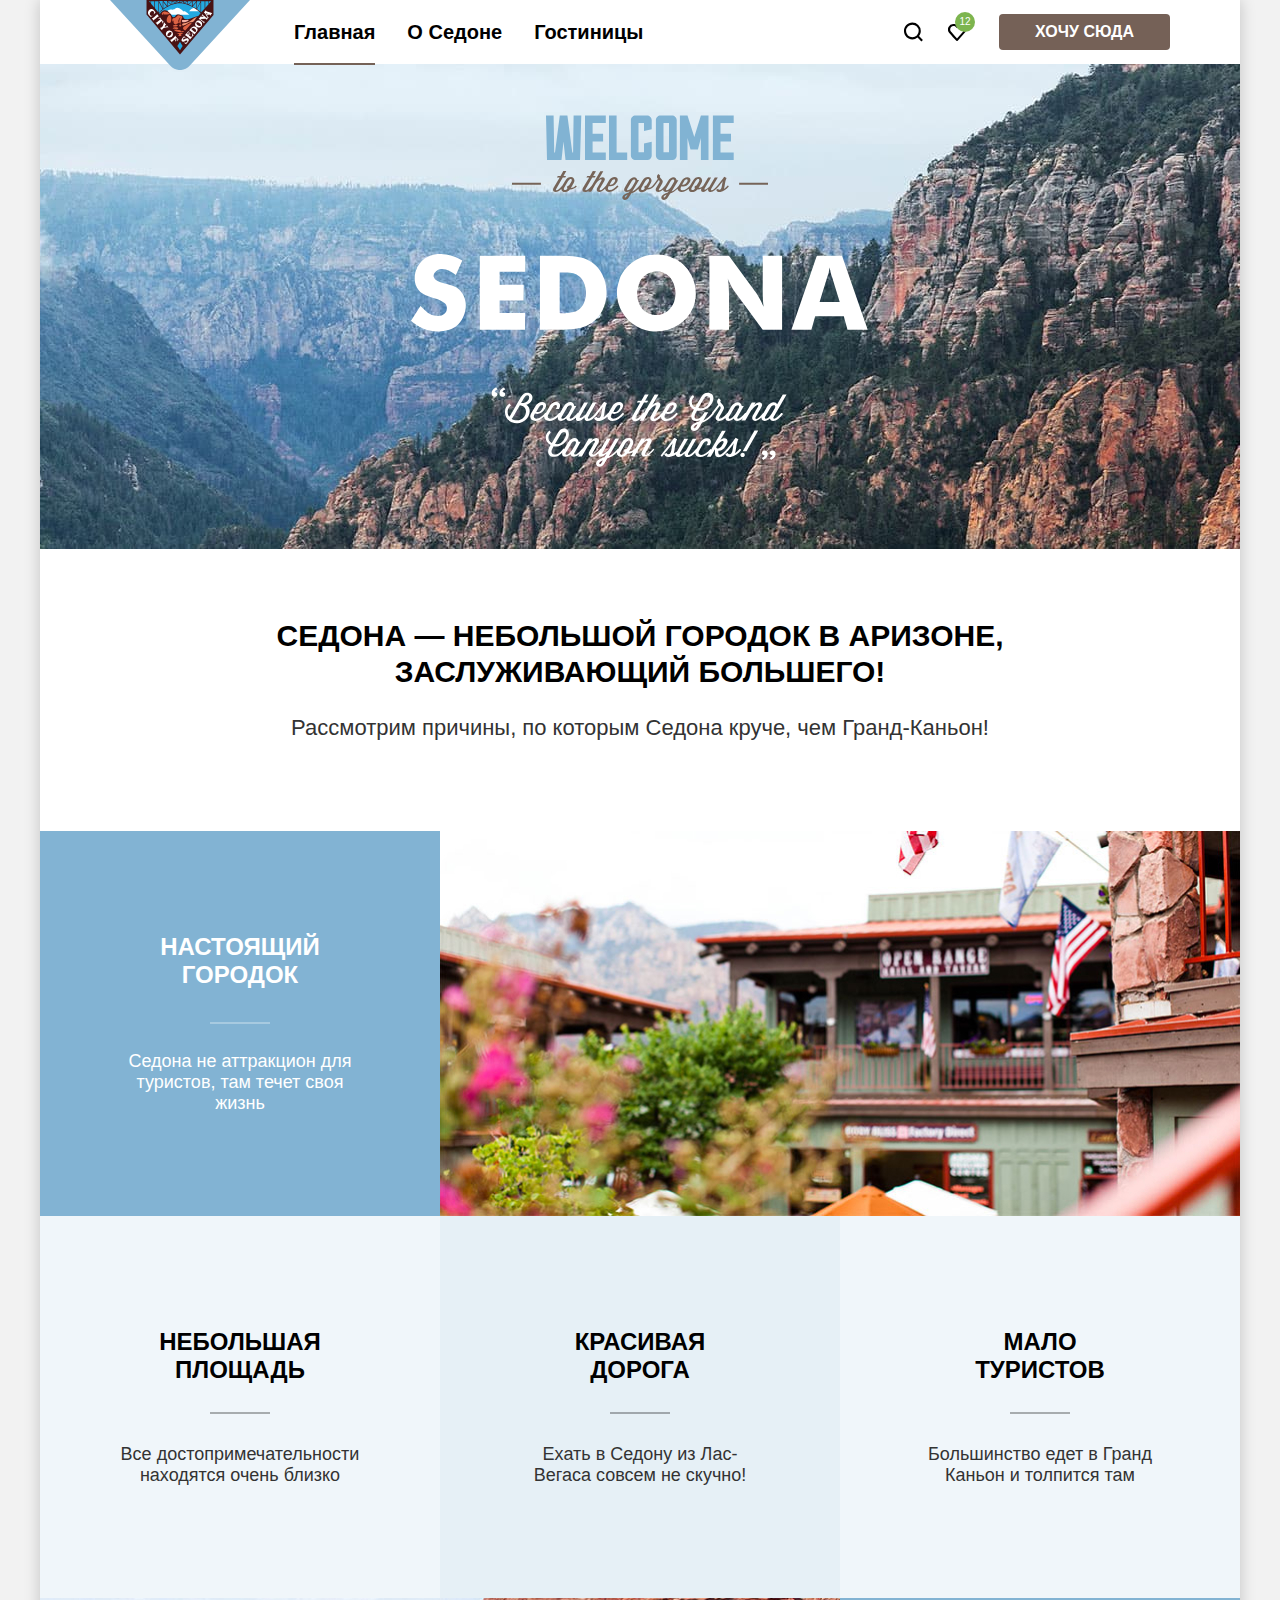
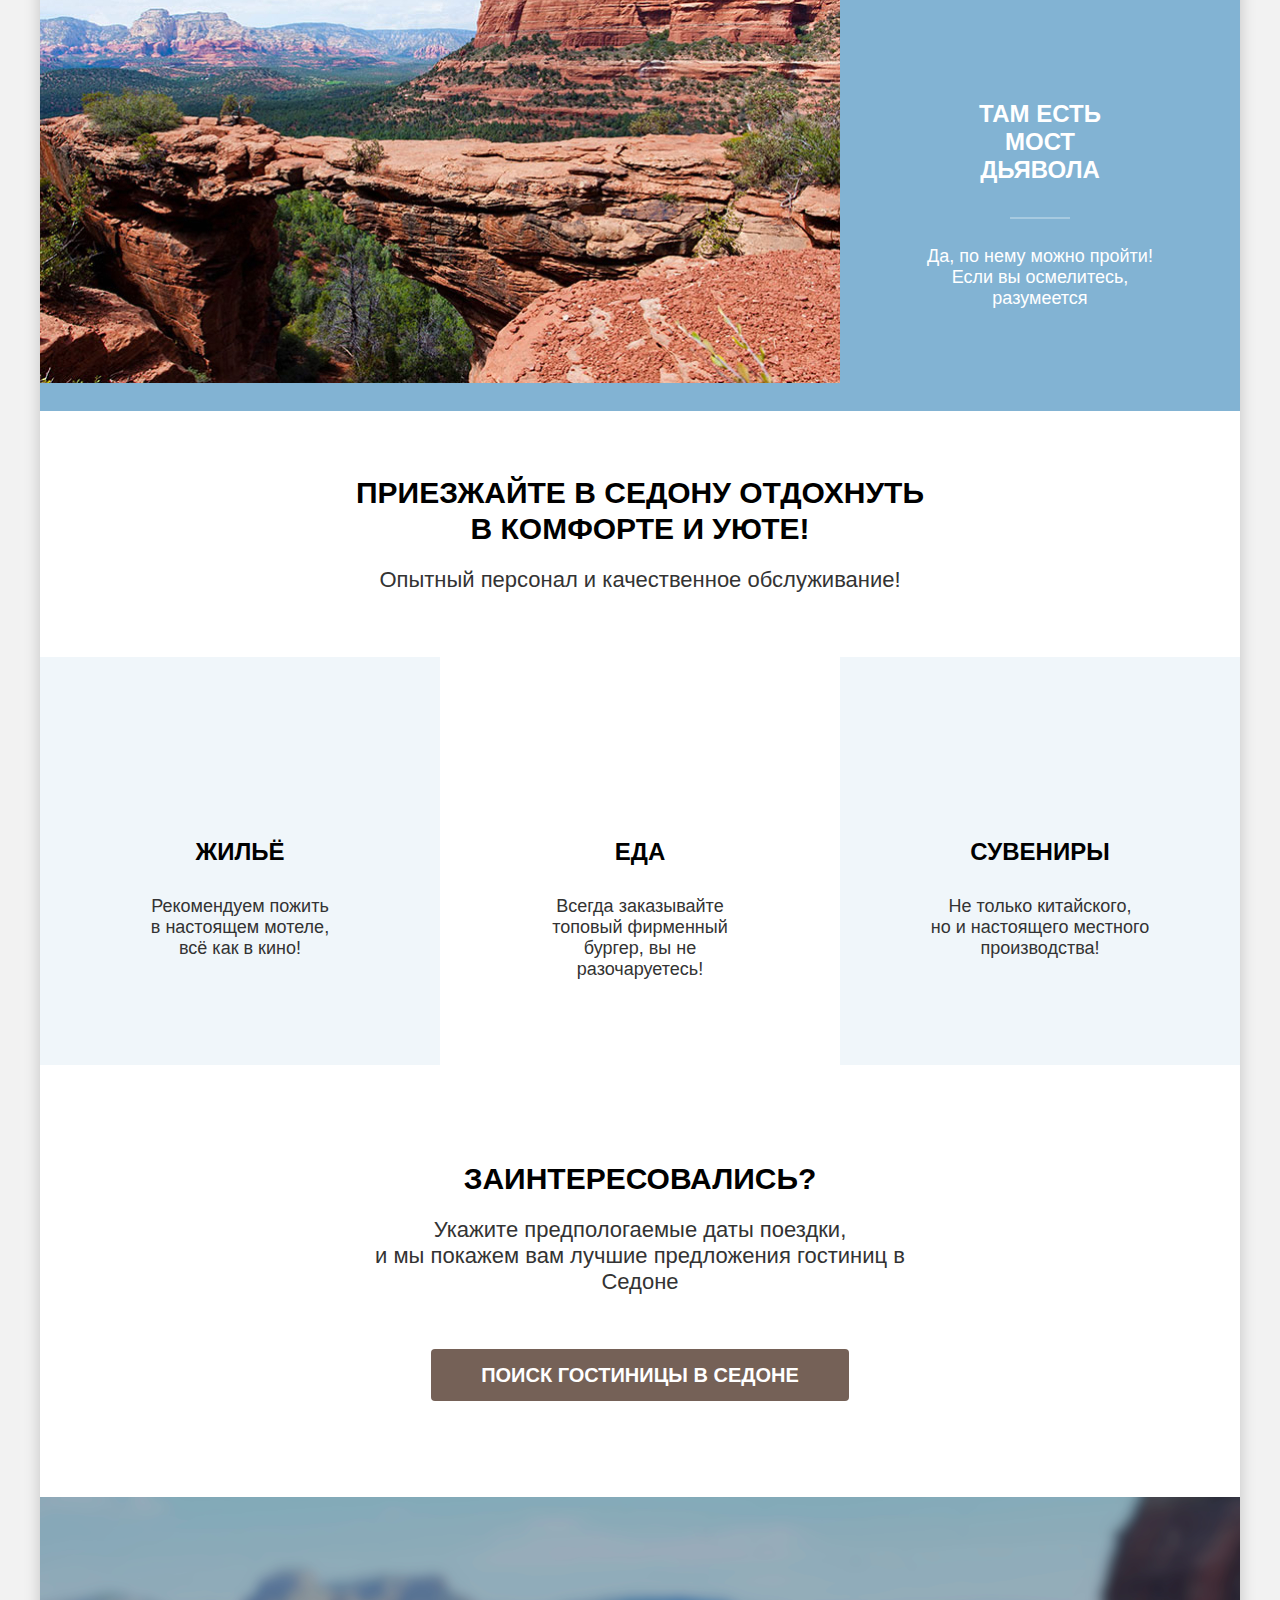
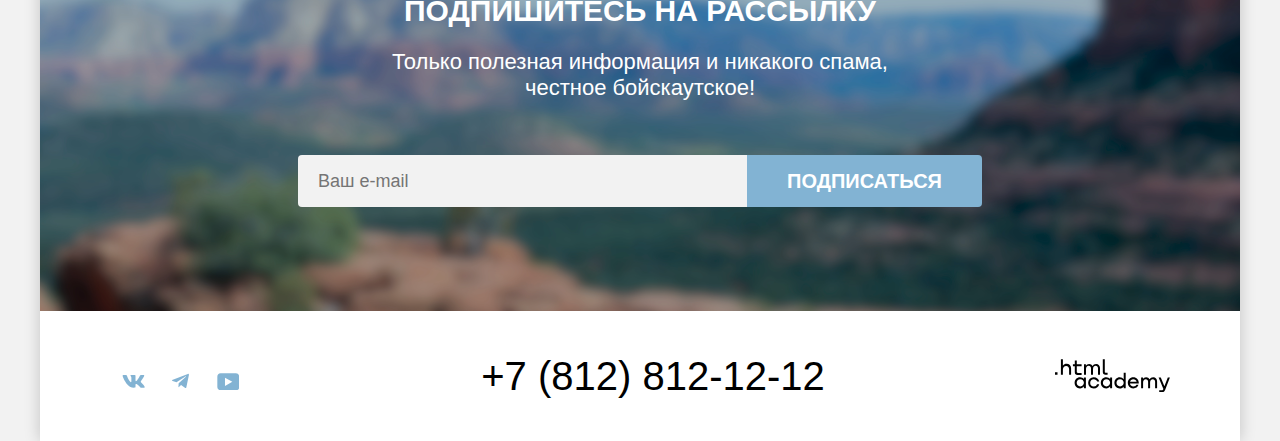
==== commit 16dd2521: "сверяет с pixel perfect, исправляет замечания наставника" ====
--- a/index.html
+++ b/index.html
@@ -4,53 +4,53 @@
   <meta charset="utf-8">
   <title>HTML Academy: Седона</title>
   <link rel="stylesheet" href="styles/styles.css">
+  <link rel="icon" href="favicon.ico">
+  <link rel="icon" type="image/png" href="../images/decor-small-icons/favicon.png">
 </head>
 <body>
   <div class="page-container">
     <header class="page-header" data-test="header">
-     <nav class="navigation">
-      <div class="logo-navigation">
         <a class="logo" href="index.html" aria-current="page">
           <img class="logo-image" src="images/logo/logo-header.svg" width="140" height="70" alt="логотип сайта Седона">
         </a>
+    <nav class="navigation">
         <ul class="navigation-list">
-         <li class="navigation-item">
-          <a class="navigation-link navigation-link-current" href="index.html" aria-current="page">Главная</a>
-         </li>
-         <li class="navigation-item">
-          <a class="navigation-link" href="#">О Седоне</a>
-         </li>
-         <li class="navigation-item">
-          <a class="navigation-link" href="catalog.html">Гостиницы</a>
-         </li>
+          <li class="navigation-item">
+            <a class="navigation-link navigation-link-current" href="index.html" aria-current="page">Главная</a>
+          </li>
+          <li class="navigation-item">
+           <a class="navigation-link" href="#">О Седоне</a>
+          </li>
+          <li class="navigation-item">
+           <a class="navigation-link" href="catalog.html">Гостиницы</a>
+          </li>
+        </ul>
+        <ul class="navigation-user">
+          <li class="navigation-user-item">
+            <a class="navigation-user-link search-link" href="#">
+              <span class="visually-hidden">Поиск</span>
+            </a>
+          </li>
+          <li class="navigation-user-item">
+            <a class="navigation-user-link favourites-link" href="#">
+              <span class="visually-hidden">Количество отелей в избранном</span>
+              <span class="favourites-number">12</span>
+            </a>
+          </li>
+          <li class="navigation-user-item">
+            <a class="button button-text" href="catalog.html">Хочу сюда</a>
+          </li>
        </ul>
-      </div>
-        <ul class="navigation-user">
-         <li class="navigation-user-item">
-          <a class="navigation-user-link navigation-user-link-search" href="#">
-            <span class="visually-hidden">Поиск</span>
-          </a>
-          </li>
-         <li class="navigation-user-item">
-          <a class="navigation-user-link navigation-user-link-likes" href="#">
-            <span class="visually-hidden">Количество отелей в избранном</span>
-            <span class="likes-number">12</span>
-          </a>
-         </li>
-         <li class="navigation-user-item">
-          <a class="button button-text" href="#">Хочу сюда</a>
-         </li>
-       </ul>
-     </nav>
+       </nav>
    </header>
    <main class="main" data-test="main">
     <section class="welcome" data-test="hero">
       <h1 class="visually-hidden">Сайт по выбору отелей в Седоне</h1>
-      <img class="welcome-image" src="../images/main/welcome-image.svg" width="458" height="352" alt="Welcome to the gorgeous Sedona, because the Grand Canyon sucks!"
+      <img class="welcome-image" src="images/main/welcome-image.svg" width="458" height="352" alt="Welcome to the gorgeous Sedona, because the Grand Canyon sucks!"
         lang="en">
     </section>
     <section class="advantages" data-test="advantages">
-      <h2 class="advantages-lead">Седона - небольшой городок в Аризоне, <br>заслуживающий большего!</br></h2>
+      <h2 class="advantages-lead">Седона — небольшой городок в Аризоне, <br>заслуживающий большего!</h2>
       <p class="advantages-lead-subtitle">Рассмотрим причины, по которым Седона круче, чем Гранд-Каньон!</p>
       <ul class="advantages-list">
         <li class="advantages-item-dark">
@@ -74,7 +74,7 @@
         </li>
         <li class="advantages-item-dark">
           <div class="advantages-container">
-            <h3 class="advantages-title-dark">Там есть мост дьявола</h3>
+            <h3 class="advantages-title-dark">Там есть <br>мост дьявола</h3>
             <p class="advantages-dark-description">Да, по нему можно пройти! Если вы осмелитесь, разумеется</p>
           </div>
           <img class="advantages-image advantages-image-left" src="images/main/devils-bridge.jpg" width="800" height="385" alt="Мост дьявола">
@@ -82,32 +82,32 @@
       </ul>
     </section>
     <section class="services">
-      <h2 class="services-title">Приезжайте в Седону отдохнуть <br>в комфорте и уюте!</br></h2>
+      <h2 class="services-title">Приезжайте в Седону отдохнуть <br>в комфорте и уюте!</h2>
       <p class="services-title-description">Опытный персонал и качественное обслуживание!</p>
       <ul class="services-list">
         <li class="services-item">
-          <h3 class="services-item-title">Жильё</h3>
-          <p class="services-item-description">Рекомендуем пожить <br>в настоящем мотеле,</br> всё как в кино!</p>
+          <h3 class="services-item-title services-housing">Жильё</h3>
+          <p class="services-item-description">Рекомендуем пожить <br>в настоящем мотеле, <br>всё как в кино!</p>
         </li>
         <li class="services-item">
-          <h3 class="services-item-title">Еда</h3>
-          <p class="services-item-description">Всегда заказывайте <br>топовый фирменный бургер,</br> вы не разочаруетесь!</p>
+          <h3 class="services-item-title services-food">Еда</h3>
+          <p class="services-item-description">Всегда заказывайте <br>топовый фирменный бургер, вы не разочаруетесь!</p>
         </li>
         <li class="services-item">
-          <h3 class="services-item-title">Сувениры</h3>
-          <p class="services-item-description">Не только китайского, <br>но и настоящего местного</br> производства!</p>
+          <h3 class="services-item-title services-souveniers">Сувениры</h3>
+          <p class="services-item-description">Не только китайского, <br>но и настоящего местного производства!</p>
         </li>
       </ul>
     </section>
     <section class="search" data-test="search">
       <h2 class="search-title">Заинтересовались?</h2>
       <p class="search-description">Укажите предпологаемые даты поездки, <br>и мы покажем вам лучшие предложения гостиниц в
-        Седоне</br></p>
+        Седоне</p>
       <a class="button search-big-button" href="#">Поиск гостиницы в Седоне</a>
     </section>
     <section class="subscribe subscribe-special" data-test="subscribe">
       <h2 class="subscribe-title">Подпишитесь на рассылку</h2>
-      <p class="subscribe-description">Только полезная информация и никакого спама, <br>честное бойскаутское!</br></p>
+      <p class="subscribe-description">Только полезная информация и никакого спама, <br>честное бойскаутское!</p>
       <form class="subscribe-form" action="https://echo.htmlacademy.ru/" method="post">
         <label class="visually-hidden" for="subscribe-email">Введите ваш email</label>
         <input class="email-input" type="email" id="subscribe-email" name="user-email" placeholder="Ваш e-mail">
@@ -121,27 +121,17 @@
         <h2 class=" visually-hidden">Соцсети</h2>
       <ul class="social-list">
         <li class="social-item">
-          <a class="social-link social-vk" href="#">
-            <svg class="social-icon social-vk" aria-hidden="true" focusable="false" width="25" height="15" viewBox="0 0 25 15" fill="none" xmlns="http://www.w3.org/2000/svg">
-              <path fill-rule="evenodd" clip-rule="evenodd" d="M24.12 1.8c.16-.54 0-.94-.8-.94H20.7c-.67
-              0-.98.34-1.15.73 0 0-1.33 3.2-3.22 5.27-.61.6-.9.8-1.23.8-.16 0-.41-.2-.41-.75v-5.1c0-.66-.19-.95-.74-.95H9.82c-.42 0-.67.3-.67.59 0 .62.95.76 1.04 2.51v3.8c0 .83-.15.98-.48.98-.9 0-3.06-3.2-4.34-6.88-.25-.72-.5-1-1.18-1H1.57c-.75 0-.9.34-.9.73 0 .68.89 4.07 4.14 8.55 2.17 3.06 5.23
-              4.72 8 4.72 1.68 0 1.88-.37 1.88-1v-2.32c0-.74.16-.88.7-.88.38 0 1.05.19 2.6 1.66 1.79 1.75 2.08 2.54 3.08 2.54h2.63c.75 0 1.12-.37.9-1.1-.23-.72-1.08-1.77-2.2-3.02-.62-.71-1.54-1.48-1.82-1.86-.39-.5-.28-.71 0-1.15 0 0 3.2-4.42 3.54-5.93Z" fill="#83B3D3"/></svg>
+          <a class="social-link link-vk" href="#">
             <span class="visually-hidden">Вконтакте</span>
           </a>
         </li>
         <li class="social-item">
-          <a class="social-link social-telegram" href="#">
-            <svg class="social-icon social-telegram" aria-hidden="true" focusable="false" width="18" height="16" viewBox="0 0 18 16" fill="none" xmlns="http://www.w3.org/2000/svg">
-              <path d="M16.79.1.84 6.25c-1.09.43-1.08 1.04-.2 1.31l4.1 1.28 9.47-5.98c.44-.27.85-.12.52.18L7.05
-              9.96l-.28 4.22c.41 0 .6-.19.83-.41l1.99-1.93 4.13 3.05c.77.42 1.31.2 1.5-.7l2.72-12.8c.28-1.12-.43-1.62-1.16-1.3Z" fill="#83B3D3"/></svg>
+          <a class="social-link link-telegram" href="#">
             <span class="visually-hidden">Телеграм</span>
           </a>
         </li>
         <li class="social-item">
-          <a class="social-link social-youtube" href="#">
-            <svg class="social-icon social-youtube" aria-hidden="true" focusable="false" width="24" height="17" viewBox="0 0 22 17" fill="none" xmlns="http://www.w3.org/2000/svg">
-              <path d="M18.6 0H3.18C1.31 0 0 1.6 0 3.4v10.1C0 15.4 1.31 17 3.17 17h15.66c1.64 0 3.17-1.6
-              3.17-3.4V3.4C21.78 1.6 20.47 0 18.6 0ZM7.67 12.54V4.46L15 8.5l-7.33 4.04Z" fill="#83B3D3"/></svg>
+          <a class="social-link link-youtube" href="#">
             <span class="visually-hidden">Ютуб</span>
           </a>
         </li>
@@ -153,14 +143,66 @@
         <a class="contacts-address-phone" href="tel:+78128121212">+7 (812) 812-12-12</a>
       </address>
       </section>
-      <section class="logo-academy">
-      <h2 class="visually-hidden">Сделано в HTML academy</h2>
-      <a class="logo-academy-link" href="https://htmlacademy.ru/">
-        <img class="logo-academy-image" src="images/logo/html-academy-inscript.svg" width="115" height="33" alt="Логотип html academy">
+      <a class="developer-link" href="https://htmlacademy.ru/">
+        <span class="visually-hidden">Сделано в HTML academy</span>
       </a>
-      </section>
       </div>
     </footer>
   </div>
+  <div class="modal-container modal-container-close">
+    <div class="modal modal-auth">
+      <section class="modal-content" data-test="modal">
+        <h2 class="modal-title">Поиск гостиницы в Седоне</h2>
+        <button class="modal-close-button">
+          <span class="visually-hidden">Закрыть</span>
+        </button>
+        <form class="modal-form" action="https://echo.htmlacademy.ru" method="get">
+          <div class="form-group form-group-fill">
+            <label class="modal-form-label" for="arrival-date">Дата Заезда:</label>
+            <input class="modal-form-input date-input" type="text" id="arrival-date" name="arrival-date" value="27 апреля 2020" placeholder="Укажите дату" required>
+            <p class="caution caution-error">Мы не можем отправить вас в прошлое.</p>
+          </div>
+          <div class="form-group form-group-fill">
+            <label class="modal-form-label" for="departure-date">Дата Выезда:</label>
+            <input class="modal-form-input date-input" type="text" id="departure-date" name="departure-date" value="1 сентября 2023" placeholder="Укажите дату" required>
+            <p class="caution">На эти даты есть свободные номера. Пока есть.</p>
+          </div>
+          <div class="form-group">
+            <label class="modal-form-label" for="quantity-adults">Взрослые:</label>
+            <div class="quantity-container">
+              <button class="quantity-button quantity-button-less" type="button">
+                <span class="visually-hidden">Меньше</span>
+              </button>
+              <input class="quantity-input" type="number" id="quantity-adults" name="quantity-adults" value="2" placeholder="2">
+              <button class="quantity-button quantity-button-more" type="button">
+                <span class="visually-hidden">Больше</span>
+              </button>
+            </div>
+          </div>
+          <div class="form-group">
+            <div class="group-children">
+              <label class="modal-form-label label-children" for="quantity-children">&nbsp;Дети:</label>
+              <span class="tooltip">
+                <button class="tooltip-toggle" type="button" aria-labelledby="tooltip-label-date">
+                <span class="visually-hidden">Дополнительная информция</span>
+                </button>
+                <span class="tooltip-text" role="tooltip" id="tooltip-label-date">Укажите количество детей, которые будут с вами, возраст которых от 6 до 18 лет. Дети до 6 лет размещаются бесплатно.</span>
+              </span>
+            </div>
+            <div class="quantity-container">
+              <button class="quantity-button quantity-button-less" type="button">
+                <span class="visually-hidden">Меньше</span>
+              </button>
+              <input class="quantity-input" type="number" id="quantity-children" name="quantity-children" value="2" placeholder="2">
+              <button class="quantity-button quantity-button-more" type="button">
+                <span class="visually-hidden">Больше</span>
+              </button>
+            </div>
+          </div>
+          <button class="button-modal primary-button" type="submit">Найти</button>
+        </form>
+      </section>
+    </div>
+  </div>
 </body>
 </html>
--- a/styles/styles.css
+++ b/styles/styles.css
@@ -25,10 +25,6 @@
   margin: 0 auto;
 }
 
-.main {
-  flex-grow: 1;
-}
-
 .page-container {
   display: flex;
   flex-direction: column;
@@ -39,118 +35,154 @@
   box-shadow: 0 0 15px rgba(0, 0, 0, 0.2);
 }
 
+.page-header {
+  position: relative;
+  display: flex;
+  box-sizing: border-box;
+  width: 100%;
+  padding: 0 70px;
+  margin: 0;
+}
+
+.logo {
+  display: inline-block;
+  margin-bottom: -8px;
+  line-height: 0;
+}
+
 .navigation {
-  width: 100%;
-  display: flex;
-  justify-content: space-between;
-  margin: 0;
-  padding: 0 70px;
-  box-sizing: border-box;
-}
-
-.logo-navigation {
-  display: flex;
-}
-
-.logo {
-  margin-right: 30px;
-  z-index: 1;
+  display: flex;
+  width: 892px;
+  margin-left: auto;
 }
 
 .navigation-list {
   display: flex;
   flex-wrap: wrap;
-  width: 400px;
-  padding: 0;
-  margin: 0;
+  max-width: 464px;
+  margin: 0;
+  padding: 0;
   list-style-type: none;
 }
 
+.navigation-user {
+  display: flex;
+  flex-wrap: wrap;
+  max-width: 370px;
+  margin: 0;
+  padding: 0;
+  margin-left: auto;
+  list-style-type: none;
+}
+
 .navigation-link {
   display: block;
   padding: 20px 16px;
-  font-weight: 700;
   font-size: 20px;
   line-height: 24px;
-  text-align: left;
+  font-weight: 700;
   color: #000000;
-  background-color: #FFFFFF;
   text-decoration: none;
 }
 
-.navigation-item {
-  list-style-type: none;
-}
-
-.navigation-user {
-  display: flex;
-  flex-wrap: wrap;
-  justify-content: end;
+.navigation-link-current {
+  position: relative;
+}
+
+.navigation-link-current[aria-current="page"]::after {
+  position: absolute;
+  content: "";
+  height: 2px;
+  right: 16px;
+  bottom: -1px;
+  left:16px;
+  background-color: #756257;
+}
+
+.current-catalog {
+  position: relative;
+}
+
+.current-catalog[aria-current="page"]::after {
+  position: absolute;
+  content: "";
+  height: 2px;
+  right: 16px;
+  bottom: -1px;
+  left:16px;
+  background-color: #756257;
+}
+
+.navigation-user-link {
+  position: relative;
+  display: flex;
+  justify-content: center;
   align-items: center;
-  padding: 0;
-  margin: 0;
-}
-
-.navigation-user-link {
-  display: block;
-  margin: 5px;
-  padding: 12px 22px;
-  text-decoration: none;
-  color: #000000;
-  position: relative;
-}
-
-.navigation-user.navigation-user-link {
   min-width: 44px;
   min-height: 64px;
-}
-
-.navigation-user-item{
-  list-style-type: none;
-  margin-right: 20x;
-}
-
-.navigation-user-link-search {
-  background-image: url('../images/decor-small-icons/search-icon.svg');
-  background-repeat: no-repeat;
-  background-position: center;
-  background-size: 20px;
-  top: 0;
-  right: 0;
-  left: 0;
-  bottom: 0;
-  margin: auto;
-  padding: 12px 22px;
-}
-
-.navigation-user-link-likes {
-  background-image: url('../images/decor-small-icons/likes-icon.svg');
-  background-repeat: no-repeat;
-  background-position: center;
-  background-size: 20px;
-  top: 0;
-  right: 0;
-  left: 0;
-  bottom: 0;
-  margin: auto;
-  padding: 12px 22px;
-}
-
-.likes-number {
-  display: block;
+  text-decoration: none;
+}
+
+.favourites-number {
+  position: absolute;
+  top: 12px;
+  left: 20px;
+  display: block;
+  min-width: 12px;
+  padding: 5px 4px;
+  text-align: center;
+  font-size: 10px;
+  line-height: 10px;
+  font-weight: 400;
+  color: #FFFFFF;
+  background-color: #7DB54F;
+  border-radius: 10px;
+}
+
+.favourites-link:has(.favourites-number:hover) {
+  opacity: 0.6;
+}
+
+.favourites-link:has(.favourites-number:active) {
+  opacity: 0.3;
+}
+
+.search-link::before {
+  display: inline-block;
+  content: "";
   width: 20px;
   height: 20px;
-  background: #7DB54F;
-  border-radius: 10px;
-  font-family: inherit;
-  font-style: normal;
-  font-weight: 400;
-  font-size: 10px;
-  line-height: 10px;
-  text-align: center;
-  color: #FFFFFF;
-  box-sizing: border-box;
-  padding-top: 5px;
+  -webkit-mask: url("../images/decor-small-icons/search-icon.svg");
+          mask: url("../images/decor-small-icons/search-icon.svg");
+  -webkit-mask-repeat: no-repeat;
+          mask-repeat: no-repeat;
+  -webkit-mask-size: contain;
+          mask-size: contain;
+  background-color: #000000;
+}
+
+.search-link:hover::before,
+.favourites-link:hover::before {
+  background-color: #756157;
+}
+
+.search-link:active::before,
+.heart-link:active::before {
+  background-color: #7561574D;
+}
+
+.favourites-link::before {
+  display: inline-block;
+  content: "";
+  width: 18px;
+  height: 17px;
+  -webkit-mask: url("../images/decor-small-icons/likes-icon.svg");
+          mask: url("../images/decor-small-icons/likes-icon.svg");
+  -webkit-mask-repeat: no-repeat;
+          mask-repeat: no-repeat;
+  -webkit-mask-size: contain;
+          mask-size: contain;
+  background-color: #000000;
 }
 
 .button {
@@ -161,6 +193,21 @@
   line-height: 20px;
   font-family: inherit;
   padding: 8px 50px;
+}
+
+.button:hover,
+.button:focus {
+  background-color: #615048;
+}
+
+.button:active {
+  background: #756157;
+  color: #FFFFFF4D;
+}
+
+.button:disabled {
+  background: #E5E5E5;
+  pointer-events: none;
 }
 
 .button-text {
@@ -172,11 +219,11 @@
   border-radius: 4px;
   margin: 14px 0 14px 20px;
   margin-left: 20px;
+  padding: 8px 36px;
 }
 
 .main {
   flex-grow: 1;
-  margin-top: -10px;
 }
 
 .welcome {
@@ -184,25 +231,27 @@
   flex-direction: column;
   justify-content: center;
   align-items: center;
-  background-image: url(../images/main/background-welcome.jpg);
-  background-size: cover;
+  background-image: url("../images/main/welcome-decor.svg"), url("../images/main/background-welcome.jpg");
+  background-position: center bottom, center;
   background-repeat: no-repeat;
-  background-color: #D4E5EF;
-  min-height: 485px;
+  background-color: #82B3D3;
+  min-height: 352px;
   width: 100%;
+  padding: 51px 200px 82px 200px;
+  box-sizing: border-box;
 }
 
 .welcome-image {
   display: block;
+}
+
+.advantages {
+  padding-top: 69px;
 }
 
 .advantages-lead {
   width: 1200px;
-  display: flex;
-  flex-direction: column;
-  margin: 69px auto 25px auto;
-  justify-content: center;
-  align-items: center;
+  margin: 0 auto 25px auto;
   font-weight: 700;
   font-size: 30px;
   line-height: 36px;
@@ -223,7 +272,6 @@
 .advantages-list {
   display: grid;
   grid-template-columns: repeat(3, 1fr);
-  width: 100%;
   margin: 0;
   padding: 0;
   list-style-type: none;
@@ -234,9 +282,7 @@
   flex-direction: column;
   justify-content: center;
   align-items: center;
-  width: 400px;
-  height: 100%;
-  padding: 112px 85px;
+  padding: 112px 80px;
   box-sizing: border-box;
 }
 
@@ -247,6 +293,19 @@
   text-align: center;
   text-transform: uppercase;
   max-width: 175px;
+  margin: 0 0 30px 0;
+  position: relative;
+}
+
+.advantages-title::before {
+  content: "";
+  position: absolute;
+  display: block;
+  width: 60px;
+  bottom: -30px;
+  left: 50%;
+  transform: translateX(-50%);
+  border-bottom: 2px solid rgba(0, 0, 0, 0.3);
 }
 
 .advantages-description {
@@ -254,7 +313,7 @@
   font-weight: 400;
   line-height: 21px;
   text-align: center;
-  max-width: 230px;
+  margin: 30px 0 0 0;
 }
 
 .advantages-image {
@@ -264,19 +323,20 @@
 
 .advantages-container {
   display: flex;
+  flex-wrap: wrap;
   flex-direction: column;
   padding: 102px 85px;
-  width: 400px;
   align-items: center;
+  justify-content: center;
 }
 
 .advantages-item-dark {
   background-color: #82B3D3;
   color: #FFFFFF;
   display: flex;
-  padding: 0;
-  margin: 0;
   grid-column: 1 / -1;
+  padding: 0;
+  margin: 0;
 }
 
 .advantages-image {
@@ -294,25 +354,30 @@
   color:#FFFFFF;
   text-transform: uppercase;
   text-align: center;
-  padding: 0;
   margin: 0 0 62px 0;
   max-width: 175px;
+  font-size: 24px;
+  line-height: 28px;
+  position: relative;
+}
+
+.advantages-title-dark::before {
+  content: "";
+  position: absolute;
+  display: block;
+  width: 60px;
+  height: 2px;
+  bottom: -35px;
+  left: 50%;
+  transform: translateX(-50%);
+  border-bottom: 2px solid rgba(255, 255, 255, 0.3);
 }
 
 .advantages-dark-description {
   color: #FFFFFF;
-  padding: 0;
-  margin: 0;
-  text-align: center;
-}
-
-.advantages-container {
-  display: flex;
-  flex-direction: column;
-  padding: 102px 85px;
-  width: 400px;
-  align-items: center;
-
+  margin: 0;
+  padding: 0;
+  text-align: center;
 }
 
 .advantages-light {
@@ -359,13 +424,15 @@
 
 .services-item {
   display: flex;
+  flex-wrap: wrap;
   flex-direction: column;
   width: 400px;
   margin: 0;
-  padding: 81px 85px;
+  padding: 181px 81px 85px 81px;
   box-sizing: border-box;
   align-items: center;
   text-align: center;
+  position:relative;
 }
 
 .services-item-title {
@@ -388,6 +455,44 @@
   line-height: 21px;
   text-align: center;
   margin: 0;
+}
+
+.services-housing::before {
+  content: '';
+  display: block;
+  width: 75px;
+  height: 72px;
+  position: absolute;
+  top: 81px;
+  left: 50%;
+  transform: translateX(-50%);
+  background-image: url("../images/decor-small-icons/housing-icon.svg");
+  background-repeat: no-repeat;
+  background-position: center;
+}
+
+.services-food::before {
+  content: '';
+  display: block;
+  width: 75px;
+  height: 72px;
+  position: absolute;
+  top: 81px;
+  background-image: url("../images/decor-small-icons/food-icon.svg");
+  background-repeat: no-repeat;
+  margin-left: -15px;
+}
+
+.services-souveniers::before {
+  content: '';
+  display: block;
+  width: 75px;
+  height: 77px;
+  position: absolute;
+  top: 81px;
+  background-image: url("../images/decor-small-icons/souveniers-icon.svg");
+  background-repeat: no-repeat;
+  margin-left: 25px;
 }
 
 .search {
@@ -478,10 +583,30 @@
   color: #FFFFFF;
   background: #82B3D3;
   border-radius: 0 4px 4px 0;
-  align-items: flex-start;
   border-style: none;
-  padding: 8px 50px;
+  padding: 8px 30px;
   cursor: pointer;
+  min-width: 235px;
+  max-width: 290px;
+  justify-content: center;
+}
+
+.subscribe-button:hover {
+  background-color: #68a2ca;
+}
+
+.subscribe-button:focus {
+  background-color: #68a2ca;
+}
+
+.subscribe-button:active {
+  background-color: #82b3d3;
+  color: rgba(255, 255, 255, 0.3)
+}
+
+.subscribe-button:disabled {
+  background-color: #e5e5e5;
+  pointer-events: none;
 }
 
 .subscribe-title {
@@ -490,6 +615,8 @@
   line-height: 36px;
   text-align: center;
   text-transform: uppercase;
+  margin: 0;
+  margin-bottom: 20px;
 }
 
 .subscribe-description {
@@ -497,20 +624,8 @@
   font-weight: 400;
   line-height: 26px;
   text-align: center;
-}
-
-.contacts-address-phone {
-  font-style: normal;
-  font-size: 40px;
-  font-weight: 400;
-  line-height: 40px;
-  color:#000000;
-  text-align: center;
-  text-decoration-line: none;
-}
-
-.main-inner {
-  flex-grow: 1;
+  margin: 0;
+  margin-bottom: 54px;
 }
 
 .filter {
@@ -518,7 +633,7 @@
   color: #FFFFFF;
   background-size: cover;
   background-repeat: no-repeat;
-  background-color: #D4E5EF;
+  background-color: #82B3D3;
   padding: 35px 70px 70px 70px;
   margin: 0;
   }
@@ -528,25 +643,17 @@
   font-weight: 700;
   line-height: 78px;
   text-align: left;
-  margin: 0 auto;
+  margin: 0;
+  margin-bottom: 8px;
 }
 
 .breadcrumbs {
   display: flex;
-  margin: 0 0 40px 0;
+  margin: 0 0 30px 0;
   padding: 0;
   color: #FFFFFF;
   list-style-type: none;
-}
-
-.breadcrumbs-link {
-  min-width: 31px;
-  min-height: 20px;
-  font-size: 16px;
-  line-height: 21px;
-  display: block;
-  color: inherit;
-  text-decoration: none;
+  gap: 20px;
 }
 
 .breadcrums-item {
@@ -556,16 +663,48 @@
   line-height: 26px;
   list-style-type: none;
   text-align: left;
-  background-image: url('../images/decor-small-icons/breadcrumbs-arrow.svg');
+}
+
+.breadcrumbs-item:not(:last-child)::after {
+  position: relative;
+  display: block;
+  content: "";
+  top: -15px;
+  width: 10px;
+  height: 11px;
+  left: 25px;
+  background-image: url("../images/decor-small-icons/breadcrumbs-arrow.svg");
   background-repeat: no-repeat;
-  background-position: center;
-  background-size: 8px 20px;
-  top: 0;
-  right: 0;
-  left: 0;
-  bottom: 0;
-  margin: auto;
-  padding: 7px 5px;
+}
+
+.breadcrumbs-link {
+  font-size: 16px;
+  line-height: 21px;
+  display: block;
+  color: inherit;
+  text-decoration: none;
+}
+
+.breadcrumbs-link-hotels:hover,
+.breadcrumbs-link-hotels:focus,
+.breadcrumbs-link-hotels:active {
+  opacity: 0.6;
+}
+
+.breadcrumbs-link-home {
+  display: block;
+  width: 21px;
+  height: 21px;
+  mask-image: url("../images/decor-small-icons/home-breadcrumb-icon.svg");
+  mask-repeat: no-repeat;
+  mask-position: left;
+  background-color: #FFFFFF;
+}
+
+.breadcrumbs-link-home:hover,
+.breadcrumbs-link-home:focus,
+.breadcrumbs-link-home:active {
+  opacity: 0.6;
 }
 
 .catalog-form {
@@ -573,18 +712,18 @@
   width: 1060px;
   margin: 0 auto;
   padding: 0;
+  gap: 70px;
 }
 
 .catalog-form-group {
-  display: flex;
   border: none;
   padding: 0;
   margin: 0;
+  box-sizing: border-box;
 }
 
 .catalog-form-infrastructure {
   width: 151px;
-  margin-right: 70px;
 }
 
 .catalog-form-title {
@@ -606,25 +745,88 @@
 .catalog-control {
   font-size: 18px;
   line-height: 23px;
+  cursor: pointer;
+}
+
+.catalog-control-input {
+  padding: 0;
+  margin: 0;
+  margin-right: 12px;
+  cursor: pointer;
+  appearance: none;
+  display: inline-flex;
+  align-items: center;
+  justify-content: center;
+  vertical-align: middle;
+  width: 20px;
+  height: 20px;
+  background-color: #ffffff;
+  border-radius: 4px;
+  position: relative;
+}
+
+.catalog-control-input[type="checkbox"]:checked::before {
+  content: "";
+  position: absolute;
+  display: block;
+  width: 13px;
+  height: 10px;
+  top: 5px;
+  left: 4px;
+  background-image: url("../images/decor-small-icons/check-mark.svg");
+  background-position: center;
+  background-repeat: no-repeat;
+}
+
+.catalog-control-input[type="radio"] {
+  border-radius: 50%;
+}
+
+.catalog-control-input[type="radio"]:checked::before {
+  content: "";
+  display: block;
+  width: 11px;
+  height: 11px;
+  text-align: center;
+  background-color: rgba(63, 94, 114, 1);
+  border-radius: 50%;
+}
+
+.catalog-control:has(.catalog-control-input:disabled) {
+  opacity: 30%;
+  pointer-events: none;
+}
+
+.catalog-control:hover {
+  opacity: 0.6;
 }
 
 .catalog-form-housing {
-  width: 151px;
-  margin-right: 140px;
+  min-width: 151px;
   }
 
+.catalog-form-price {
+  margin: 0;
+  margin-left: auto;
+  padding: 0;
+  border-style: none;
+}
+
 .filter-title {
-  margin: 0 0 32px 0;
+  display: block;
+  box-sizing: border-box;
+  margin: 0;
+  padding: 0;
   font-size: 20px;
   line-height: 24px;
   font-weight: 700;
-}
-
-.catalog-form-price {
-  display: flex;
-  flex-direction: column;
-  width: 288px;
-  margin-right: 70px;
+  margin-bottom: 32px;
+}
+
+.filter-price-container {
+  display: grid;
+  grid-template-columns: 143px 143px;
+  gap: 2px;
 }
 
 .filter-price {
@@ -633,11 +835,52 @@
   line-height: 24px;
   text-align: right;
   color: #A9A9A9;
+  background-color: transparent;
+  text-transform: lowercase;
+  justify-self: end;
+  align-self: center;
+  margin-right: 10px;
+  box-sizing: border-box;
+}
+
+.price-input {
+  cursor: pointer;
+  box-sizing: border-box;
+  display: block;
+  color: #000000;
+  background-color: #f2f2f2;
+  font-family: inherit;
+  font-size: 18px;
+  line-height: 24px;
+  font-weight: 700;
+  width: 143px;
+  height: 48px;
+  padding: 0;
+  padding-inline: 20px 40px;
+  border: none;
+  border-radius: 4px 0 0 4px;
+}
+
+input::-webkit-outer-spin-button,
+input::-webkit-inner-spin-button {
+  -webkit-appearance: none;
+  margin: 0;
+}
+
+input[type='number'] {
+  -moz-appearance: textfield;
+  appearance: textfield;
+}
+
+.price-min {
+  grid-row: 1/-1;
+  grid-column: 1 / 2;
+  z-index: 1;
 }
 
 .price-from {
   font-family: inherit;
-  color:#000000;
+  color: #000000;
   font-size: 18px;
   font-weight: 700;
   line-height: 24px;
@@ -646,6 +889,8 @@
   border-style: none;
   width: 143px;
   height: 48px;
+  grid-row: 1 / -1;
+  grid-column: 1 / 2;
 }
 
 .price-to {
@@ -659,11 +904,53 @@
   border-style: none;
   width: 143px;
   height: 48px;
-}
-
-.price-range {
+  grid-row: 1/-1;
+  grid-column: 2 / 3;
+}
+
+.price-max {
+  grid-row: 1/-1;
+  grid-column: 2 / 3;
+  z-index: 1;
+}
+
+.price-range-wrapper {
+  margin-top: 45px;
+  position: relative;
   width: 287px;
+  height: 4px;
+  background-color: rgba(255, 255, 255, 0.3);
+}
+
+.range-control {
+  position: absolute;
+  height: 4px;
+  border-radius: 4px;
+  background-color: #ffffff;
+}
+
+.range-toggle {
+  position: absolute;
+  top: 50%;
+  transform: translate(0, -50%);
+  width: 20px;
   height: 20px;
+  border: none;
+  border-radius: 5px;
+  background-color: #ffffff;
+  cursor: pointer;
+}
+
+.range-toggle:active {
+  border: 2px solid #83B3D3;
+  }
+
+.toggle-min {
+  left: 0;
+}
+
+.toggle-max {
+  right: 0;
 }
 
 .catalog-form-button {
@@ -673,9 +960,6 @@
   width: 191px;
   padding: 56px 0 0 0;
   font-family: inherit;
-  color: #333333;
-  border-width: 2px;
-  border-color: #E5E5E5;
   border-radius: 4px;
   cursor: pointer;
 }
@@ -694,6 +978,24 @@
   border-style: none;
   padding: 8px 50px;
 }
+
+.button-apply:hover {
+  background-color: #68a2ca;
+}
+
+.button-apply:focus {
+  background-color: #68a2ca;
+}
+
+.button-apply:active {
+  background-color: #82b3d3;
+  color: rgba(255, 255, 255, 0.3)
+}
+
+.button-apply:disabled {
+  background-color: #e5e5e5;
+}
+
 
 .button-reset {
   font-family: inherit;
@@ -709,18 +1011,25 @@
   padding: 8px 50px;
 }
 
+.button-reset:hover {
+  opacity: 0.6;
+}
+
+.button-reset:active {
+  background-color: transparent;
+  color: #FFFFFF4D;
+}
+
+.button-reset:disabled {
+  background-color: transparent;
+  opacity: 0.1;
+}
+
 .visually-hidden {
   position: fixed;
   transform: scale(0);
 }
 
-.catalog-form-title {
-  font-size: 20px;
-  font-weight: 700;
-  line-height: 24px;
-  text-align: left;
-}
-
 .catalog {
   width: 100%;
   padding: 50px 70px 60px;
@@ -730,7 +1039,8 @@
 .catalog-wrapper {
   display: flex;
   align-items: center;
-  margin-bottom: 40px;
+  margin-bottom: 35px;
+  flex-grow: 1;
 }
 
 .catalog-title {
@@ -760,6 +1070,22 @@
   margin-right: 70px;
   padding: 14px 20px;
   background-color: #FFFFFF;
+  -webkit-appearance: none;
+  -moz-appearance: none;
+  appearance: none;
+  background-image: url("../images/decor-small-icons/select-arrow.svg");
+  background-repeat: no-repeat;
+  background-position: right 20px center;
+}
+
+.select-control:hover {
+  border: 2px solid #68a2ca;
+}
+
+.select-control:disabled {
+  pointer-events: none;
+  border: 2px solid rgba(0, 0, 0, 0.3);
+  color: rgba(0, 0, 0, 0.3);
 }
 
 .catalog-format {
@@ -777,21 +1103,43 @@
   display: flex;
   align-items: center;
   justify-content: center;
-  margin-right: 8px;
   box-sizing: border-box;
   border: 2px solid #E5E5E5;
   border-radius: 4px;
   padding: 14px 12px;
 }
 
-.card-grid-toggle-current {
-  box-sizing: border-box;
+.card-grid-toggle:active,
+.card-grid-toggle:hover {
   border: 2px solid #000000;
+}
+
+.format-card-list {
+  box-sizing: border-box;
   border-radius: 4px;
   padding: 14px 12px;
-}
-
-.button-format-list {
+  background-image: url("../images/decor-small-icons/show-as-card.svg");
+  background-repeat: no-repeat;
+  background-position: center;
+  border: 2px solid #000000;
+}
+
+.format-one-card {
+  box-sizing: border-box;
+  border-radius: 4px;
+  padding: 14px 12px;
+  background-image: url("../images/decor-small-icons/show-each-card.svg");
+  background-repeat: no-repeat;
+  background-position: center;
+}
+
+.format-list {
+  box-sizing: border-box;
+  border-radius: 4px;
+  padding: 14px 12px;
+  background-image: url("../images/decor-small-icons/show-as-list.svg");
+  background-repeat: no-repeat;
+  background-position: center;
   margin: 0;
 }
 
@@ -805,8 +1153,8 @@
 
 .catalog-card-item {
   display: grid;
-  grid-template-columns: repeat(2, 140px);
-  grid-template-rows: 1fr;
+  grid-template-columns: repeat(2, 1fr);
+  grid-template-rows: min-content 1fr;
   padding: 20px;
   box-shadow: 0 0 0 1px #E6E6E6;
   gap: 16px 20px;
@@ -816,9 +1164,6 @@
 
 .catalog-card-link {
   grid-column: 1 / -1;
-  font-size: 24px;
-  font-weight: 700;
-  line-height: 28px;
   color: #000000;
   text-decoration: none;
   display: block;
@@ -834,6 +1179,8 @@
   margin: 0;
   text-align: left;
   color: #000000;
+  font-size: 24px;
+  line-height: 28px;
 }
 
 .catalog-card-name {
@@ -868,6 +1215,20 @@
   text-align: center;
 }
 
+.catalog-card-button:hover,
+.catalog-card-button:focus {
+  background-color: #615048;
+}
+
+.catalog-card-button:active {
+  background: #756157;
+  color: #FFFFFF4D;
+}
+
+.catalog-card-button:disabled {
+  background-color: #e5e5e5;
+}
+
 .card-button-likes {
   font-family: inherit;
   background-color: #82B3D3;
@@ -880,13 +1241,65 @@
   align-self: center;
 }
 
+.card-button-likes:hover,
+.card-button-likes:focus {
+  background-color: #68A2CA;
+}
+
+.card-button-likes:active {
+  background-color: #82B3D3;
+  color: #FFFFFF4D;
+}
+
+.card-button-likes:disabled {
+  background: #E5E5E5;
+}
+
 .card-button-in-likes {
   background-color: #7DB54F;
 }
 
+.card-button-in-likes:hover,
+.card-button-in-likes:focus {
+  background-color: #6C9E42;
+}
+
+.card-button-in-likes:active {
+  background-color: #7DB54F;
+  color: #FFFFFF4D;
+}
+
+.card-button-in-likes:disabled {
+  background: #E5E5E5;
+}
+
 .stars {
-  max-width: 140px;
-  max-height: 37px;
+  width: 140px;
+  background-image: url("../images/decor-small-icons/stars.svg");
+  display: block;
+  margin: 0;
+  min-height: 18px;
+  background-repeat: no-repeat;
+}
+
+.five-stars {
+  background-position: 0;
+}
+
+.four-stars {
+  background-position: -24px;
+}
+
+.three-stars {
+  background-position: -45px;
+}
+
+.two-stars {
+  background-position: -70px;
+}
+
+.one-star {
+  background-position: -96px;
 }
 
 .catalog-card-rates {
@@ -936,6 +1349,16 @@
   box-sizing: border-box;
 }
 
+.pagination-link:not(.pagination-current):active {
+  background: rgba(130, 179, 211, 1);
+  color: #FFFFFF4D;
+}
+
+.pagination-link:not(.pagination-current):hover,
+.pagination-link:not(.pagination-current):focus {
+  background-color: rgba(104, 162, 202, 1);
+}
+
 .pagination-text {
   display: block;
   color: #000000;
@@ -945,14 +1368,6 @@
   box-sizing: border-box;
 }
 
-.subscribe-inner {
-  display: flex;
-  flex-direction: column;
-  padding: 96px 258px 104px 258px;
-  align-items: center;
-  justify-content: center;
-}
-
 .subscribe-inner-title {
   color: #000000;
   font-weight: 700;
@@ -972,12 +1387,6 @@
   margin: 0 0 54px 0;
 }
 
-.subscribe-form {
-  display: grid;
-  grid-template-columns: 1fr auto;
-  width: 684px;
-}
-
 .page-footer {
   width: 1200px;
   margin: 0 auto;
@@ -993,34 +1402,470 @@
 
 .social-list {
   display: flex;
-  margin: 0;
-  padding: 0;
-  width: 190px;
+  flex-wrap: wrap;
+  margin: 0;
+  margin-top: 10px;
+  padding: 0;
   align-items: center;
 }
+
+.social-link {
+  min-width: 47px;
+  min-height: 40px;
+  display: flex;
+  justify-content: center;
+  align-items: center;
+}
+
 
 .social-item {
   list-style-type: none;
 }
 
-.social-icon {
-  fill: #83B3D3;
+.link-vk::before {
+  display: inline-block;
+  content: "";
+  width: 24px;
+  height: 14px;
+  -webkit-mask: url("../images/decor-small-icons/vk-icon.svg");
+          mask: url("../images/decor-small-icons/vk-icon.svg");
+  -webkit-mask-repeat: no-repeat;
+          mask-repeat: no-repeat;
+  -webkit-mask-size: contain;
+          mask-size: contain;
+  background-color: #83b3d3;
+}
+
+.link-telegram::before {
+  display: inline-block;
+  content: "";
+  width: 18px;
+  height: 16px;
+  -webkit-mask: url("../images/decor-small-icons/tg-icon.svg");
+          mask: url("../images/decor-small-icons/tg-icon.svg");
+  -webkit-mask-repeat: no-repeat;
+          mask-repeat: no-repeat;
+  -webkit-mask-size: contain;
+          mask-size: contain;
+  background-color: #83b3d3;
+}
+
+.link-youtube::before {
+  display: inline-block;
+  content: "";
+  width: 22px;
+  height: 17px;
+  -webkit-mask: url("../images/decor-small-icons/youtube-icon.svg");
+          mask: url("../images/decor-small-icons/youtube-icon.svg");
+  -webkit-mask-repeat: no-repeat;
+          mask-repeat: no-repeat;
+  background-color: #83b3d3;
+}
+
+.link-vk:hover::before,
+.link-telegram:hover::before,
+.link-youtube:hover::before,
+.link-vk:focus::before,
+.link-telegram:focus::before,
+.link-youtube:focus::before{
+  background-color: #68a2ca;
+}
+
+
+
+.contacts-address-phone {
+  font-style: normal;
+  font-size: 40px;
+  font-weight: 400;
+  line-height: 40px;
+  color:#000000;
+  text-align: center;
+  text-decoration-line: none;
+}
+
+.contacts-address-phone:hover,
+.contacts-address-phone:focus {
+  color: #756157;
+}
+
+.contacts-address-phone:active {
+  color: #7561574D;
+}
+
+.developer {
+  width: 115px;
+  display: block;
+  margin: 0;
+}
+
+.developer-link::before {
+  display: inline-block;
+  content: "";
+  margin-top: 4px;
+  width: 115px;
+  height: 33px;
+  -webkit-mask: url("../images/logo/html-academy-inscript.svg");
+          mask: url("../images/logo/html-academy-inscript.svg");
+  -webkit-mask-repeat: no-repeat;
+          mask-repeat: no-repeat;
+  background-color: #000000;
+}
+
+.developer-link:hover::before,
+.developer-link:focus::before {
+  background-color: #756157;
+}
+
+.developer-link:active::before {
+  background-color: rgba(117, 97, 87, 0.3);
+}
+
+.modal-container {
+  position: fixed;
+  top: 0;
+  left: 0;
+  width: 100%;
+  height: 100%;
+  background-color: rgba(242, 242, 242, 0.8);
+  display: flex;
+  padding: 50px;
+  z-index: 2;
+}
+
+.modal-container-close {
+  display: none;
+}
+
+.modal {
   position: relative;
-  margin: 13px 10px;
-}
-
-.contacts-address-phone {
-  font-size: 40px;
-  line-height: 40px;
-  text-align: center;
+  margin: auto;
+  background-color: #FFFFFF;
+  box-shadow: 0 25px 50px 0 #00000026;
+  border-radius: 30px;
+}
+
+.modal-content {
+  max-width: 720px;
+  box-sizing: border-box;
+  color: #000000;
+  margin: auto;
+  background-color: #ffffff;
+  box-shadow: 0 25px 50px 0 rgba(0, 0, 0, 0.15);
+  border-radius: 30px;
+  padding: 64px 70px 64px 70px;
+}
+
+.modal-close-button {
+  position: absolute;
+  right: 52px;
+  top: 64px;
+  display: flex;
+  width: 52px;
+  height: 52px;
+  background-color: #F2F2F2;
+  border: none;
+  border-radius: 50%;
+  cursor: pointer;
+}
+
+.modal-close-button::before {
+  content: "";
+  width: 14px;
+  height: 14px;
+  margin: auto;
+  -webkit-mask: url("../images/decor-small-icons/close-sign.svg");
+          mask: url("../images/decor-small-icons/close-sign.svg");
+  -webkit-mask-repeat: no-repeat;
+          mask-repeat: no-repeat;
+  background-color: #000000;
+  -webkit-mask-size: 100%;
+          mask-size: 100%;
+}
+
+.modal-close-button:hover,
+.modal-close-button:focus {
+  background-color: #E6E6E6;
+}
+
+.modal-close-button:active {
+  background-color: #E6E6E6;
+}
+
+.modal-close-button:active::before {
+  opacity: 0.3;
+}
+
+.modal-close-button:disabled{
+  opacity: 20%;
+  pointer-events: none;
+}
+
+.modal-title {
+  margin: 0 0 64px 0;
+  padding-right: 40px;
+  font-size: 30px;
+  line-height: 36px;
+  font-weight: 700;
+  text-transform: uppercase;
+}
+
+.modal-form {
+  display: grid;
+  grid-template-columns: repeat(2, 1fr);
+  gap: 23px 83px;
+  width: 577px;
+}
+
+.form-group {
+  display: grid;
+  grid-template-columns: 122px 1fr;
+  gap: 4px 15px;
+  margin: 0;
+}
+
+.form-group-fill {
+  grid-column: 1 / -1;
+}
+
+.modal-form-label {
+  display: inline-block;
+  margin: 12px 0 0 0;
+  font-weight: 700;
+  font-size: 20px;
+  line-height: 24px;
+}
+
+.form-group {
+  position: relative;
+}
+
+.modal-form-input {
+  box-sizing: border-box;
+  width: 100%;
+  padding: 12px 20px;
+  font: inherit;
+  font-weight: 700;
+  line-height: 24px;
+  font-size: 18px;
+  color: #000000;
+  background-image: url("../images/decor-small-icons/calendar.svg");
+  background-repeat: no-repeat;
+  background-size: 20px 20px;
+  background-position: 400px 14px;
+  background-color: #F2F2F2;
+  border: none;
+  border-radius: 4px;
+  cursor: pointer;
+}
+
+.date-input {
+  padding-right: 60px;
+}
+
+.date-input::placeholder {
+ opacity: 0.5;
+}
+
+.date-input:hover,
+.date-input:focus {
+  background-color: #E6E6E6;
+}
+
+.date-input:disabled{
+  opacity: 20%;
+  pointer-events: none;
+}
+
+.caution {
+  grid-column: 2 / -1;
+  margin: 0;
+  padding-left: 20px;
+  font-size: 16px;
+  line-height: 21px;
+}
+
+.caution-error {
+  color:  #FF5757;
+}
+
+.quantity-container {
+  position: relative;
+  box-sizing: border-box;
+  display: flex;
+  justify-content: space-between;
+  align-items: center;
+  width: 110px;
+  background-color: #f2f2f2;
+  border-radius: 4px
+}
+
+.quantity-input {
+  box-sizing: border-box;
+  font-family: inherit;
+  text-align: center;
+  width: 110px;
+  padding: 14px 40px 14px 40px;
+  font-weight: 700;
+  font-size: 18px;
+  line-height: 20px;
+  background-color: #f2f2f2;
+  border: none;
+  border-radius: 4px;
+  cursor: pointer;
+  -webkit-appearance: textfield;
+          appearance: textfield;
+}
+
+.quantity-button {
+  border: none;
+  cursor: pointer;
+  display: flex;
+  justify-content: center;
+  align-items: center;
+  padding: 0;
+  border-radius: 4px;
+  background-color: #f2f2f2;
+}
+
+.quantity-button:focus {
+  opacity: 1;
+}
+
+.quantity-button-less {
+  position: absolute;
+  left: 10px;
+  width: 20px;
+  height: 20px;
+  background-image: url("../images/decor-small-icons/minus-sign.svg");
+  background-color: transparent;
+  background-repeat: no-repeat;
+}
+
+.quantity-button:hover {
+  opacity: 1;
+}
+
+.quantity-button:active {
+  opacity: 0.3;
+}
+
+.quantity-button:disabled {
+  opacity: 0.3;
+  pointer-events: none;
+}
+
+.quantity-input::-webkit-outer-spin-button,
+.quantity-input::-webkit-inner-spin-button {
+  margin: 0;
+  -webkit-appearance: none;
+          appearance: none;
+}
+
+.quantity-input:hover {
+  background-color: #E6E6E6;
+}
+
+
+.quantity-button-more {
+  position: absolute;
+  right: 10px;
+  width: 20px;
+  height: 20px;
+  background-image: url("../images/decor-small-icons/plus-sign.svg");
+  background-color: transparent;
+  background-repeat: no-repeat;
+}
+
+.group-kids {
+  position: relative;
+  display: flex;
+  align-items: center;
+}
+
+.label-kids {
+  max-width: 56px;
+  font-weight: 700;
+}
+
+.tooltip-toggle {
+  position: absolute;
+  top: 10px;
+  left: 64px;
+  display: flex;
+  width: 26px;
+  height: 26px;
+  background-color: #83B3D3;
+  border: none;
+  border-radius: 50%;
+  cursor: pointer;
+}
+
+
+.tooltip-toggle::before {
+  content: "";
+  width: 2px;
+  height: 12px;
+  margin: auto;
+  -webkit-mask: url("../images/decor-small-icons/tooltip.svg");
+          mask: url("../images/decor-small-icons/tooltip.svg");
+  -webkit-mask-repeat: no-repeat;
+          mask-repeat: no-repeat;
+  background-color: #FFFFFF;
+  -webkit-mask-size: 100%;
+          mask-size: 100%;
+}
+
+.tooltip-text {
+  position: absolute;
+  top: 52px;
+  left: -51px;
+  box-sizing: border-box;
+  min-height: 143px;
+  min-width: 256px;
+  padding: 21px 18px 22px 22px;
+  font-size: 16px;
+  font-family: inherit;
+  line-height: 20px;
+  color: #FFFFFF;
+  background-color: #333333;
+  border-radius: 10px;
+  box-shadow: 0 15px 30px 0 #0000004D;
+  display: none;
+}
+
+
+.tooltip-text::after {
+  position: absolute;
+  content: "";
+  top: -9px;
+  left: 119px;
+  display: inline-block;
+  width: 19px;
+  height: 9px;
+  background: url("../images/decor-small-icons/tooltip-triangle.svg") no-repeat;
+}
+
+.tooltip-toggle:hover + .tooltip-text,
+.tooltip-tooltip:focus + .tooltip-text {
+  display: block;
+}
+
+.button-modal {
+  display: inline-block;
+  grid-column: 1 / -1;
+  min-height: 60px;
+  margin-top: 24px;
+  padding: 18px 34px;
+  font-size: 20px;
+  line-height: 24px;
+  font-weight: 700;
   text-decoration: none;
-  color: #000000;
-  width: 331px;
-  margin: 0
-}
-
-.logo-academy {
-  width: 115px;
-  display: block;
-  margin: 0;
-}
+  text-align: center;
+  text-transform: uppercase;
+  font-family: inherit;
+  border: none;
+  border-radius: 10px;
+  cursor: pointer;
+  background-color: #83B3D3;
+  color: #ffffff;
+}
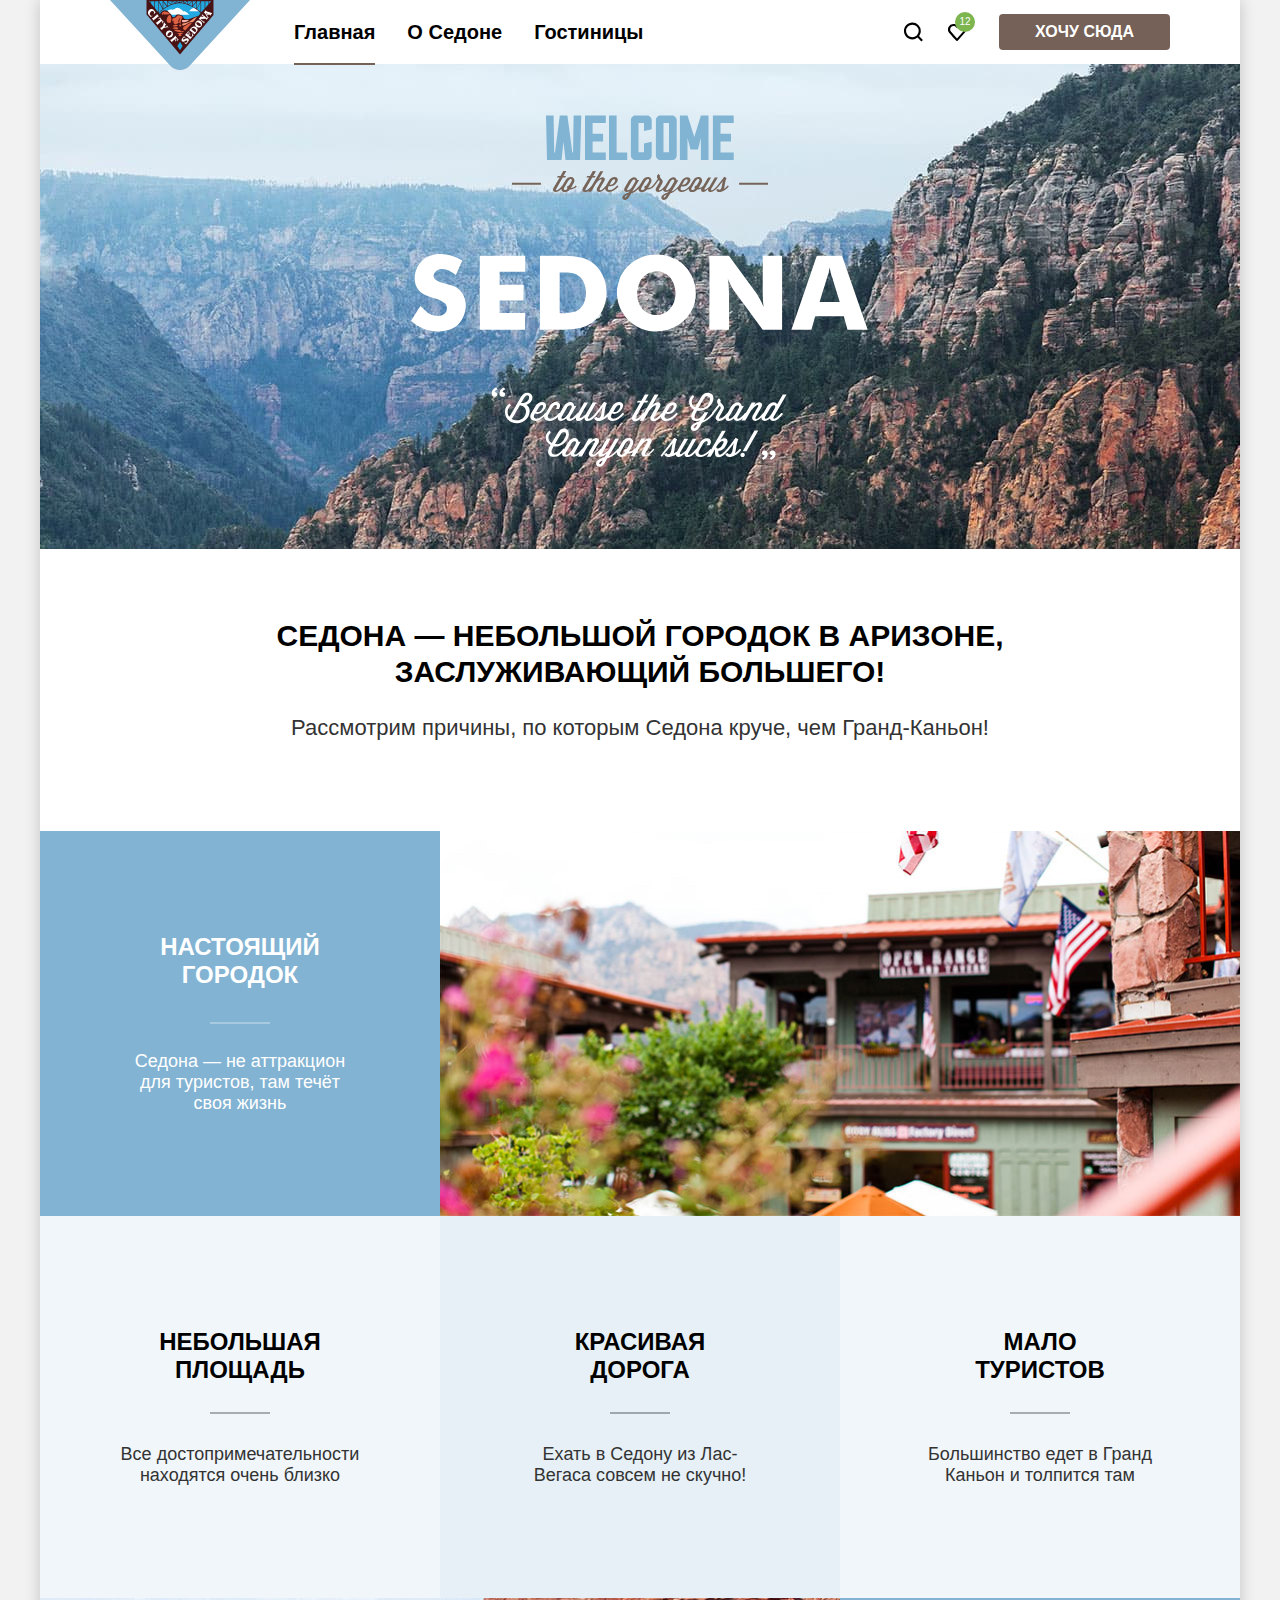
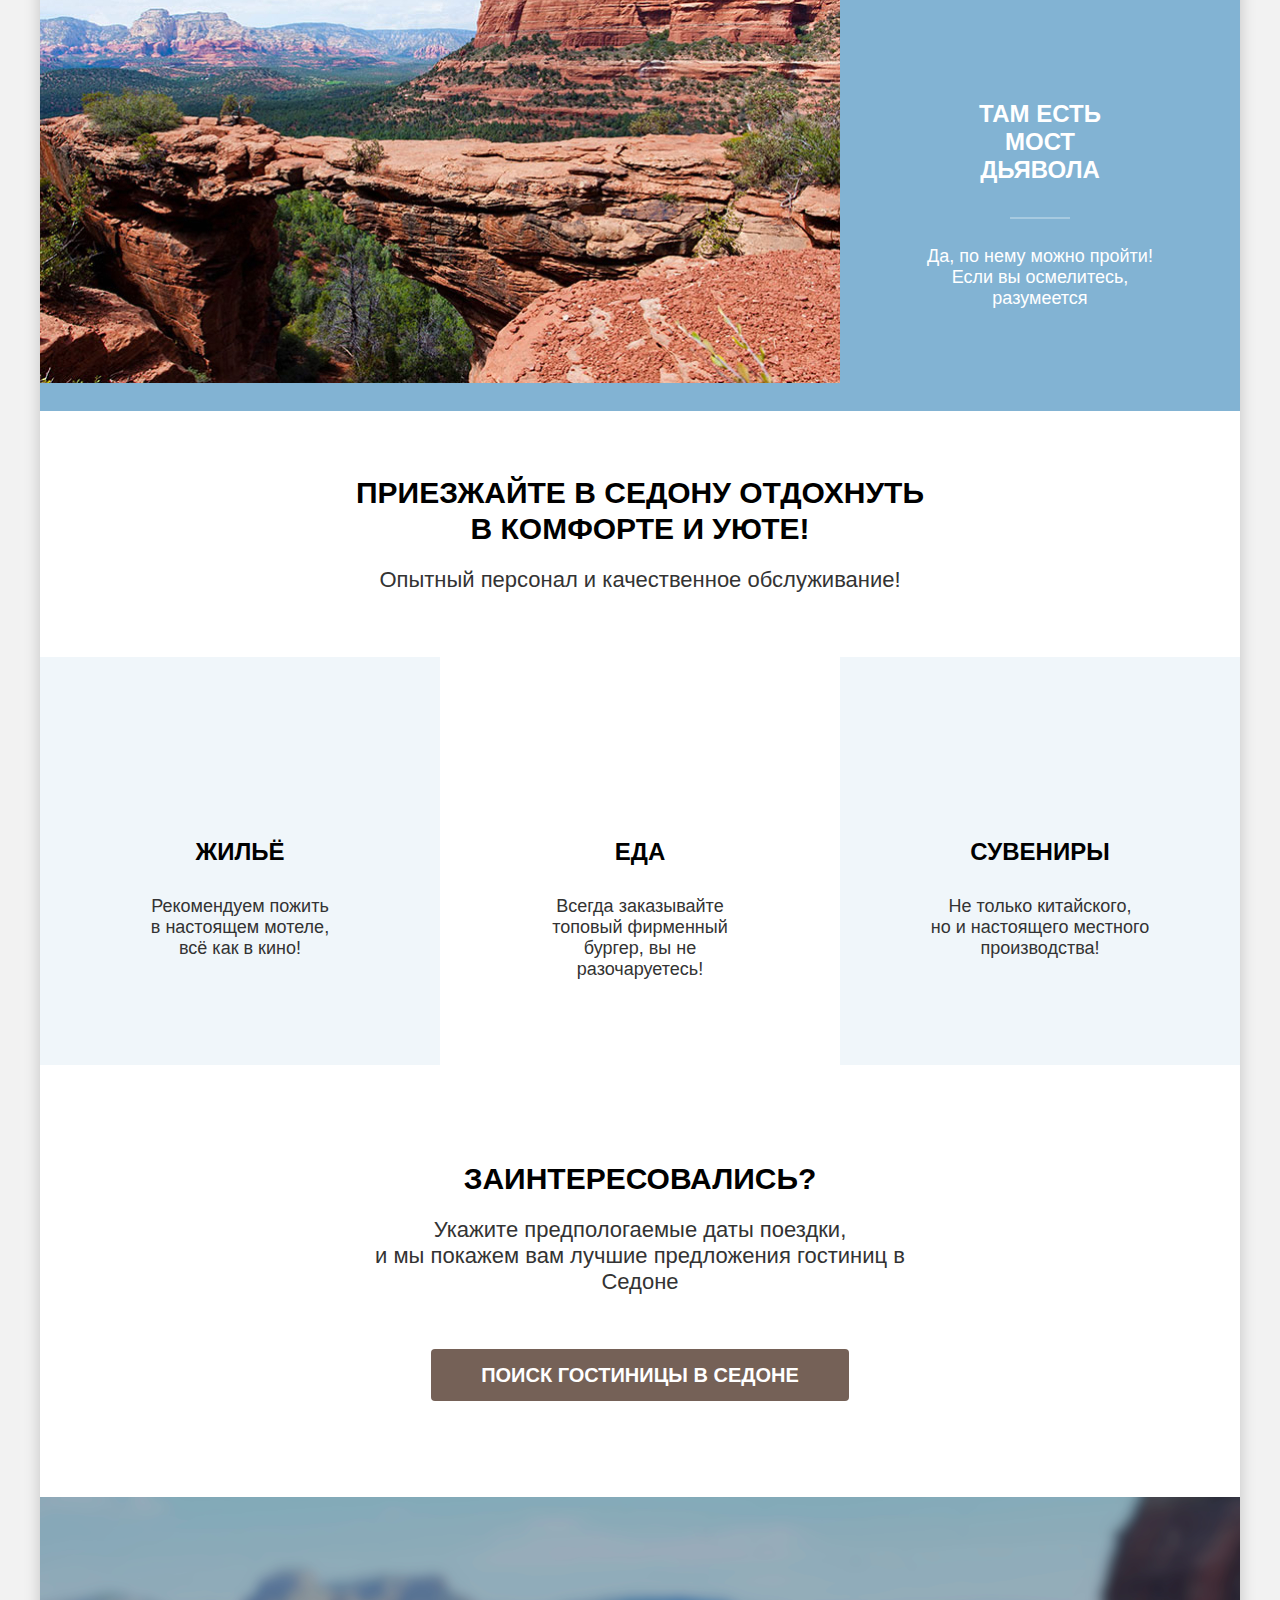
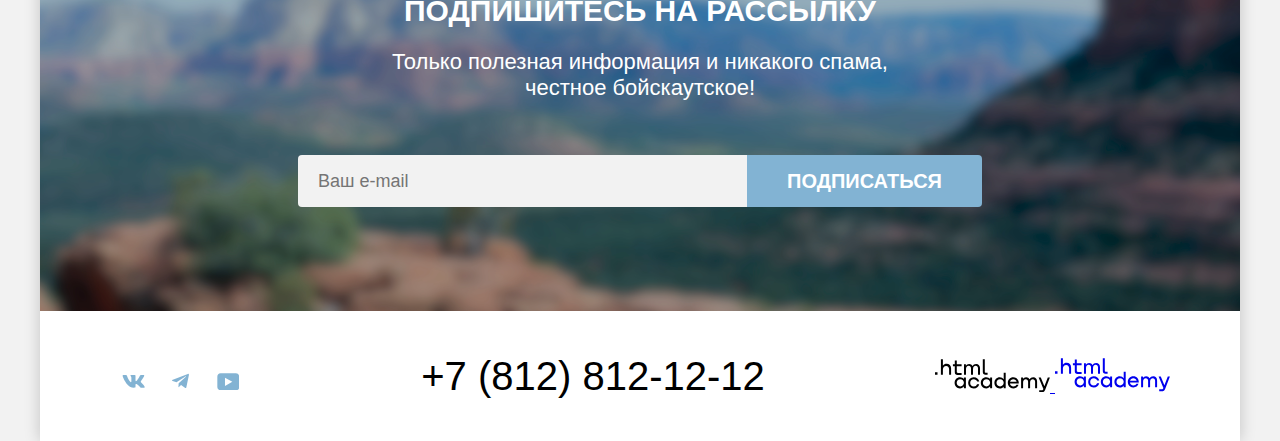
==== commit 95be7d51: "Исправляет ошибки для повторной защиты" ====
--- a/index.html
+++ b/index.html
@@ -5,7 +5,7 @@
   <title>HTML Academy: Седона</title>
   <link rel="stylesheet" href="styles/styles.css">
   <link rel="icon" href="favicon.ico">
-  <link rel="icon" type="image/png" href="../images/decor-small-icons/favicon.png">
+  <link rel="icon" type="image/png" href="images/decor-small-icons/favicon.png">
 </head>
 <body>
   <div class="page-container">
@@ -13,139 +13,152 @@
         <a class="logo" href="index.html" aria-current="page">
           <img class="logo-image" src="images/logo/logo-header.svg" width="140" height="70" alt="логотип сайта Седона">
         </a>
-    <nav class="navigation">
-        <ul class="navigation-list">
-          <li class="navigation-item">
-            <a class="navigation-link navigation-link-current" href="index.html" aria-current="page">Главная</a>
-          </li>
-          <li class="navigation-item">
-           <a class="navigation-link" href="#">О Седоне</a>
-          </li>
-          <li class="navigation-item">
-           <a class="navigation-link" href="catalog.html">Гостиницы</a>
+        <nav class="navigation">
+          <ul class="navigation-list">
+            <li class="navigation-item">
+              <a class="navigation-link navigation-link-current" href="index.html" aria-current="page">Главная</a>
+            </li>
+            <li class="navigation-item">
+              <a class="navigation-link" href="#">О Седоне</a>
+            </li>
+            <li class="navigation-item">
+              <a class="navigation-link" href="catalog.html">Гостиницы</a>
+            </li>
+          </ul>
+          <ul class="navigation-user">
+            <li class="navigation-user-item">
+              <a class="navigation-user-link search-link" href="#">
+                <span class="visually-hidden">Поиск</span>
+              </a>
+            </li>
+            <li class="navigation-user-item">
+              <a class="navigation-user-link favourites-link" href="#">
+                <span class="visually-hidden">Количество отелей в избранном</span>
+                <span class="favourites-number">12</span>
+              </a>
+            </li>
+            <li class="navigation-user-item">
+              <a class="button button-text" href="catalog.html">Хочу сюда</a>
+            </li>
+          </ul>
+       </nav>
+    </header>
+    <main class="main" data-test="main">
+      <section class="welcome" data-test="hero">
+        <h1 class="visually-hidden">Сайт по выбору отелей в Седоне</h1>
+        <img class="welcome-image" src="images/main/welcome-image.svg" width="458" height="352" alt="Welcome to the gorgeous Sedona, because the Grand Canyon sucks!" lang="en">
+      </section>
+      <section class="advantages" data-test="advantages">
+        <h2 class="advantages-lead">Седона — небольшой городок в Аризоне, <br>заслуживающий большего!</h2>
+          <p class="advantages-lead-subtitle">Рассмотрим причины, по которым Седона круче, чем Гранд-Каньон!</p>
+        <ul class="advantages-list">
+          <li class="advantages-item-dark">
+            <div class="advantages-container">
+              <h3 class="advantages-title-dark title-dark">Настоящий городок</h3>
+              <p class="advantages-dark-description description-dark">Седона — не аттракцион для туристов, там течёт своя жизнь</p>
+            </div>
+            <img class="advantages-image" src="images/main/house-with-flag.jpg" width="800" height="385" alt="Здание с флагом">
+          </li>
+          <li class="advantages-item advantages-light">
+            <h3 class="advantages-title">Небольшая площадь</h3>
+            <p class="advantages-description advantages-inner">Все достопримечательности находятся очень близко</p>
+          </li>
+          <li class="advantages-item advantages-greyish">
+            <h3 class="advantages-title">Красивая дорога</h3>
+            <p class="advantages-description advantages-inner">Ехать в Седону из Лас-Вегаса совсем не скучно!</p>
+          </li>
+          <li class="advantages-item advantages-light">
+            <h3 class="advantages-title">Мало туристов</h3>
+            <p class="advantages-description advantages-inner">Большинство едет в Гранд Каньон и толпится там</p>
+          </li>
+          <li class="advantages-item-dark">
+            <div class="advantages-container">
+              <h3 class="advantages-title-dark">Там есть <br>мост дьявола</h3>
+              <p class="advantages-dark-description">Да, по нему можно пройти! Если вы осмелитесь, разумеется</p>
+            </div>
+            <img class="advantages-image advantages-image-left" src="images/main/devils-bridge.jpg" width="800" height="385" alt="Мост дьявола">
           </li>
         </ul>
-        <ul class="navigation-user">
-          <li class="navigation-user-item">
-            <a class="navigation-user-link search-link" href="#">
-              <span class="visually-hidden">Поиск</span>
-            </a>
-          </li>
-          <li class="navigation-user-item">
-            <a class="navigation-user-link favourites-link" href="#">
-              <span class="visually-hidden">Количество отелей в избранном</span>
-              <span class="favourites-number">12</span>
-            </a>
-          </li>
-          <li class="navigation-user-item">
-            <a class="button button-text" href="catalog.html">Хочу сюда</a>
-          </li>
-       </ul>
-       </nav>
-   </header>
-   <main class="main" data-test="main">
-    <section class="welcome" data-test="hero">
-      <h1 class="visually-hidden">Сайт по выбору отелей в Седоне</h1>
-      <img class="welcome-image" src="images/main/welcome-image.svg" width="458" height="352" alt="Welcome to the gorgeous Sedona, because the Grand Canyon sucks!"
-        lang="en">
-    </section>
-    <section class="advantages" data-test="advantages">
-      <h2 class="advantages-lead">Седона — небольшой городок в Аризоне, <br>заслуживающий большего!</h2>
-      <p class="advantages-lead-subtitle">Рассмотрим причины, по которым Седона круче, чем Гранд-Каньон!</p>
-      <ul class="advantages-list">
-        <li class="advantages-item-dark">
-          <div class="advantages-container">
-            <h3 class="advantages-title-dark title-dark">Настоящий городок</h3>
-            <p class="advantages-dark-description description-dark">Седона не аттракцион для туристов, там течет своя жизнь</p>
-          </div>
-          <img class="advantages-image" src="images/main/house-with-flag.jpg" width="800" height="385" alt="Здание с флагом">
-        </li>
-        <li class="advantages-item advantages-light">
-          <h3 class="advantages-title">Небольшая площадь</h3>
-          <p class="advantages-description advantages-inner">Все достопримечательности находятся очень близко</p>
-        </li>
-        <li class="advantages-item advantages-greyish">
-          <h3 class="advantages-title">Красивая дорога</h3>
-          <p class="advantages-description advantages-inner">Ехать в Седону из Лас-Вегаса совсем не скучно!</p>
-        </li>
-        <li class="advantages-item advantages-light">
-          <h3 class="advantages-title">Мало туристов</h3>
-          <p class="advantages-description advantages-inner">Большинство едет в Гранд Каньон и толпится там</p>
-        </li>
-        <li class="advantages-item-dark">
-          <div class="advantages-container">
-            <h3 class="advantages-title-dark">Там есть <br>мост дьявола</h3>
-            <p class="advantages-dark-description">Да, по нему можно пройти! Если вы осмелитесь, разумеется</p>
-          </div>
-          <img class="advantages-image advantages-image-left" src="images/main/devils-bridge.jpg" width="800" height="385" alt="Мост дьявола">
-        </li>
-      </ul>
-    </section>
-    <section class="services">
-      <h2 class="services-title">Приезжайте в Седону отдохнуть <br>в комфорте и уюте!</h2>
-      <p class="services-title-description">Опытный персонал и качественное обслуживание!</p>
-      <ul class="services-list">
-        <li class="services-item">
-          <h3 class="services-item-title services-housing">Жильё</h3>
-          <p class="services-item-description">Рекомендуем пожить <br>в настоящем мотеле, <br>всё как в кино!</p>
-        </li>
-        <li class="services-item">
-          <h3 class="services-item-title services-food">Еда</h3>
-          <p class="services-item-description">Всегда заказывайте <br>топовый фирменный бургер, вы не разочаруетесь!</p>
-        </li>
-        <li class="services-item">
-          <h3 class="services-item-title services-souveniers">Сувениры</h3>
-          <p class="services-item-description">Не только китайского, <br>но и настоящего местного производства!</p>
-        </li>
-      </ul>
-    </section>
-    <section class="search" data-test="search">
-      <h2 class="search-title">Заинтересовались?</h2>
-      <p class="search-description">Укажите предпологаемые даты поездки, <br>и мы покажем вам лучшие предложения гостиниц в
-        Седоне</p>
-      <a class="button search-big-button" href="#">Поиск гостиницы в Седоне</a>
-    </section>
-    <section class="subscribe subscribe-special" data-test="subscribe">
-      <h2 class="subscribe-title">Подпишитесь на рассылку</h2>
-      <p class="subscribe-description">Только полезная информация и никакого спама, <br>честное бойскаутское!</p>
-      <form class="subscribe-form" action="https://echo.htmlacademy.ru/" method="post">
-        <label class="visually-hidden" for="subscribe-email">Введите ваш email</label>
-        <input class="email-input" type="email" id="subscribe-email" name="user-email" placeholder="Ваш e-mail">
-        <button class="subscribe-button" type="submit">Подписаться</button>
-      </form>
-    </section>
+      </section>
+      <section class="services">
+        <h2 class="services-title">Приезжайте в Седону отдохнуть <br>в комфорте и уюте!</h2>
+          <p class="services-title-description">Опытный персонал и качественное обслуживание!</p>
+        <ul class="services-list">
+          <li class="services-item">
+            <h3 class="services-item-title services-housing">Жильё</h3>
+              <p class="services-item-description">Рекомендуем пожить <br>в настоящем мотеле, <br>всё как в кино!</p>
+          </li>
+          <li class="services-item">
+            <h3 class="services-item-title services-food">Еда</h3>
+              <p class="services-item-description">Всегда заказывайте <br>топовый фирменный бургер, вы не разочаруетесь!</p>
+          </li>
+          <li class="services-item">
+            <h3 class="services-item-title services-souveniers">Сувениры</h3>
+              <p class="services-item-description">Не только китайского, <br>но и настоящего местного производства!</p>
+          </li>
+        </ul>
+      </section>
+      <section class="search" data-test="search">
+        <h2 class="search-title">Заинтересовались?</h2>
+          <p class="search-description">Укажите предпологаемые даты поездки, <br>и мы покажем вам лучшие предложения гостиниц в Седоне</p>
+        <a class="button search-big-button" href="#">Поиск гостиницы в Седоне</a>
+      </section>
+      <section class="subscribe subscribe-special" data-test="subscribe">
+        <h2 class="subscribe-title">Подпишитесь на рассылку</h2>
+          <p class="subscribe-description">Только полезная информация и никакого спама, <br>честное бойскаутское!</p>
+        <form class="subscribe-form" action="https://echo.htmlacademy.ru/" method="post">
+          <label class="visually-hidden" for="email-id">Введите ваш email</label>
+          <input class="email-input" type="text" id="email-id" name="user-email" placeholder="Ваш e-mail" id="email-id" required>
+          <button class="subscribe-button" type="submit">Подписаться</button>
+        </form>
+      </section>
     </main>
     <footer class="page-footer" data-test="footer">
       <div class="footer-container">
-      <section class="socials">
-        <h2 class=" visually-hidden">Соцсети</h2>
-      <ul class="social-list">
-        <li class="social-item">
-          <a class="social-link link-vk" href="#">
-            <span class="visually-hidden">Вконтакте</span>
-          </a>
-        </li>
-        <li class="social-item">
-          <a class="social-link link-telegram" href="#">
-            <span class="visually-hidden">Телеграм</span>
-          </a>
-        </li>
-        <li class="social-item">
-          <a class="social-link link-youtube" href="#">
-            <span class="visually-hidden">Ютуб</span>
-          </a>
-        </li>
-      </ul>
-      </section>
-      <section class="contacts">
-      <h2 class="visually-hidden">Контакты</h2>
-      <address class="contacts-address">
-        <a class="contacts-address-phone" href="tel:+78128121212">+7 (812) 812-12-12</a>
-      </address>
-      </section>
-      <a class="developer-link" href="https://htmlacademy.ru/">
-        <span class="visually-hidden">Сделано в HTML academy</span>
-      </a>
+        <section class="socials">
+          <h2 class=" visually-hidden">Соцсети</h2>
+          <ul class="social-list">
+            <li class="social-item">
+              <a class="social-link link-vk" href="#">
+                <span class="visually-hidden">Вконтакте</span>
+              </a>
+            </li>
+            <li class="social-item">
+              <a class="social-link link-telegram" href="#">
+                <span class="visually-hidden">Телеграм</span>
+              </a>
+            </li>
+            <li class="social-item">
+              <a class="social-link link-youtube" href="#">
+                <span class="visually-hidden">Ютуб</span>
+              </a>
+            </li>
+          </ul>
+        </section>
+        <section class="contacts">
+          <h2 class="visually-hidden">Контакты</h2>
+          <address class="contacts-address">
+            <a class="contacts-address-phone" href="tel:+78128121212">+7 (812) 812-12-12</a>
+          </address>
+        </section>
+        <a class="developer-link" href="https://htmlacademy.ru/">
+          <span class="visually-hidden">Сделано в HTML academy</span>
+          <svg width="115" height="34" viewBox="0 0 115 34" fill="currentcolor" xmlns="http://www.w3.org/2000/svg" role="img" aria-label="Логотип академии">
+            <path d="M0 13.26v2.6h2.5v-2.6H0ZM11.6 4.86c-1.6 0-2.8.7-3.6 1.7h-.1V.36h-2v15.5h2v-5.3c0-2.1 1.3-3.6 3.3-3.6 1.8 0 2.9 1.4 2.9 3.2v5.7h2v-6.1c.1-3-1.8-4.9-4.5-4.9ZM26.6
+              5.16h-4.8v-3.7h-2v3.8h-1.9v2h1.9v6c0 1.7 1 2.7 2.7 2.7h4.1v-2h-3.7c-.7 0-1.1-.4-1.1-1.1v-5.7h4.8v-2ZM41.1 4.96c-1.6 0-2.9.8-3.5
+              2.1h-.1c-.6-1.2-1.8-2.1-3.4-2.1-1.4 0-2.5.8-3.1 1.8h-.1v-1.6H29v10.6h2v-5.4c0-2 1-3.5 2.6-3.5 1.5 0 2.4 1 2.4 2.6v6.3h2v-5.6c0-2.4 1.4-3.3
+              2.6-3.3 1.5 0 2.4 1 2.4 2.6v6.3h2v-6.5c.1-2.5-1.4-4.3-3.9-4.3ZM47.8 13.06c0 1.7 1 2.7 2.8 2.7h2v-2h-1.7c-.7 0-1.1-.4-1.1-1.1V.36h-2v12.7ZM28.9
+              20.06c-.9-1.1-2.2-1.8-3.9-1.8-3.1 0-5.4 2.3-5.4 5.6s2.3 5.6 5.4 5.6c1.8 0 3-.8 3.8-1.9h.1v1.6h2v-10.6h-2v1.5Zm-3.6 7.4c-2.2 0-3.6-1.6-3.6-3.6s1.4-3.6
+              3.6-3.6 3.6 1.6 3.6 3.6c0 1.9-1.4 3.6-3.6 3.6ZM44.2 22.36c-.5-2.4-2.6-4.1-5.4-4.1a5.4 5.4 0 0 0-5.6 5.6c0 3.1 2.2 5.6 5.6 5.6 2.8 0 4.9-1.8 5.4-4.2h-2.1a3.4
+              3.4 0 0 1-3.3 2.3c-2.2 0-3.6-1.6-3.6-3.6s1.4-3.6 3.6-3.6c1.6 0 2.8 1 3.3 2.2h2.1v-.2ZM55.1 20.06c-.9-1.1-2.2-1.8-3.9-1.8-3.1 0-5.4 2.3-5.4 5.6s2.3 5.6 5.4
+              5.6c1.8 0 3-.8 3.8-1.9h.1v1.6h2v-10.6h-2v1.5Zm-3.6 7.4c-2.2 0-3.6-1.6-3.6-3.6s1.4-3.6 3.6-3.6 3.6 1.6 3.6 3.6c0 1.9-1.5 3.6-3.6 3.6ZM68.7
+              20.16c-.9-1.1-2.2-1.9-3.9-1.9-3.1 0-5.4 2.3-5.4 5.6s2.2 5.6 5.4 5.6c1.7 0 3-.8 3.8-1.8h.1v1.5h2v-15.4h-2v6.4Zm-3.6 7.3c-2.2 0-3.6-1.6-3.6-3.6s1.4-3.6
+              3.6-3.6 3.6 1.6 3.6 3.6c-.1 2-1.5 3.6-3.6 3.6ZM78.3 18.26c-3.3 0-5.5 2.5-5.5 5.6 0 3 2.1 5.6 5.5 5.6 2.5 0 4.5-1.3 5.2-3.6h-2.1c-.5 1-1.6 1.6-3 1.6-1.9
+              0-3.3-1.3-3.4-2.9h8.8c.2-3.6-2-6.3-5.5-6.3Zm0 1.9c1.7 0 3 1 3.3 2.6h-6.5c.3-1.5 1.5-2.6 3.2-2.6ZM98.2 18.26c-1.6 0-2.9.8-3.6 2h-.1c-.6-1.2-1.8-2-3.4-2-1.4
+              0-2.5.7-3.1 1.8v-1.5h-1.9v10.6h2v-5.4c0-2 1-3.4 2.6-3.5 1.5 0 2.4 1 2.4 2.6v6.3h2v-5.6c0-2.4 1.4-3.3 2.6-3.3 1.5 0 2.4 1 2.4 2.6v6.3h2v-6.5c.1-2.6-1.4-4.4-3.9-4.4ZM109.4
+              27.36l-3.6-8.9h-2.2l4.8 11.6c-.3.9-.7 1.2-1.7 1.2h-2.5v2h2.5c1.8 0 2.8-.8 3.5-2.6l4.7-12.2h-2.1l-3.4 8.9Z"/>
+          </svg>
+        </a>
       </div>
     </footer>
   </div>
@@ -153,9 +166,6 @@
     <div class="modal modal-auth">
       <section class="modal-content" data-test="modal">
         <h2 class="modal-title">Поиск гостиницы в Седоне</h2>
-        <button class="modal-close-button">
-          <span class="visually-hidden">Закрыть</span>
-        </button>
         <form class="modal-form" action="https://echo.htmlacademy.ru" method="get">
           <div class="form-group form-group-fill">
             <label class="modal-form-label" for="arrival-date">Дата Заезда:</label>
@@ -202,6 +212,9 @@
           <button class="button-modal primary-button" type="submit">Найти</button>
         </form>
       </section>
+      <button class="modal-close-button" type="button">
+        <span class="visually-hidden">Закрыть</span>
+      </button>
     </div>
   </div>
 </body>
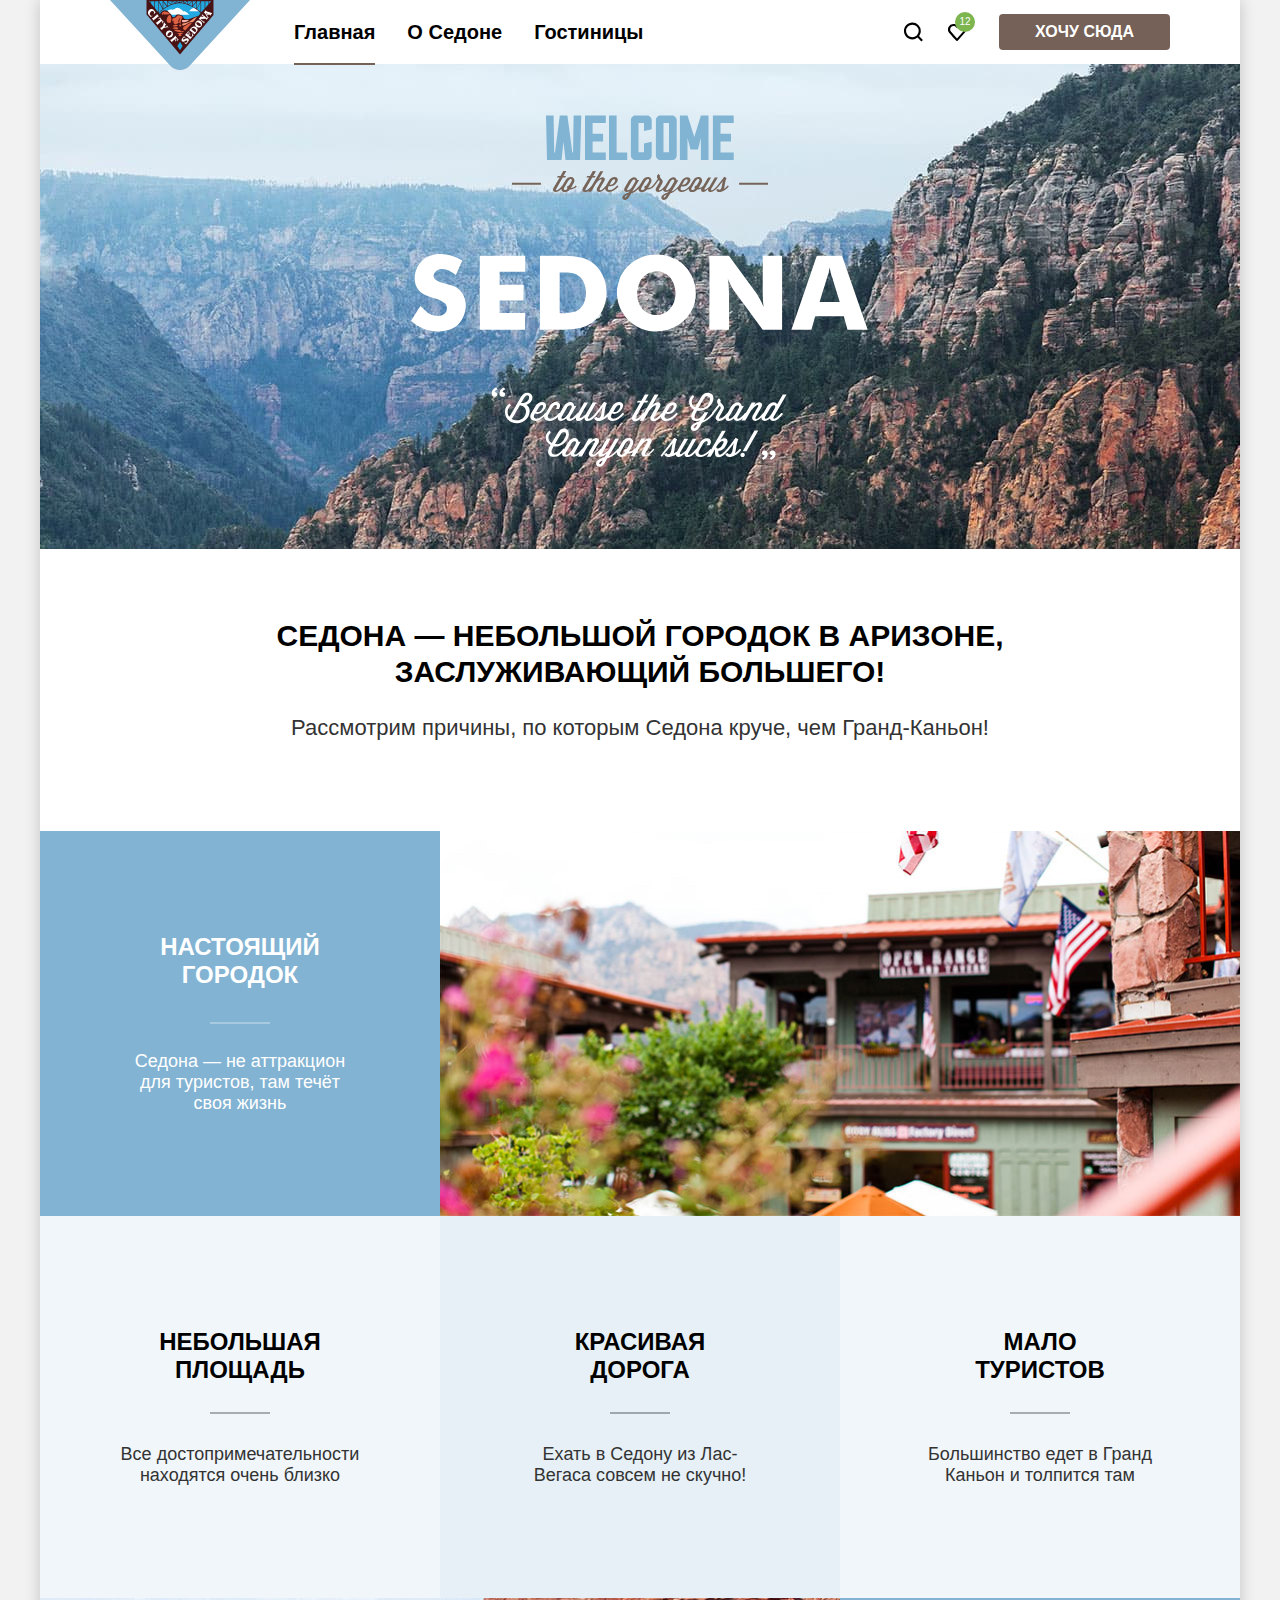
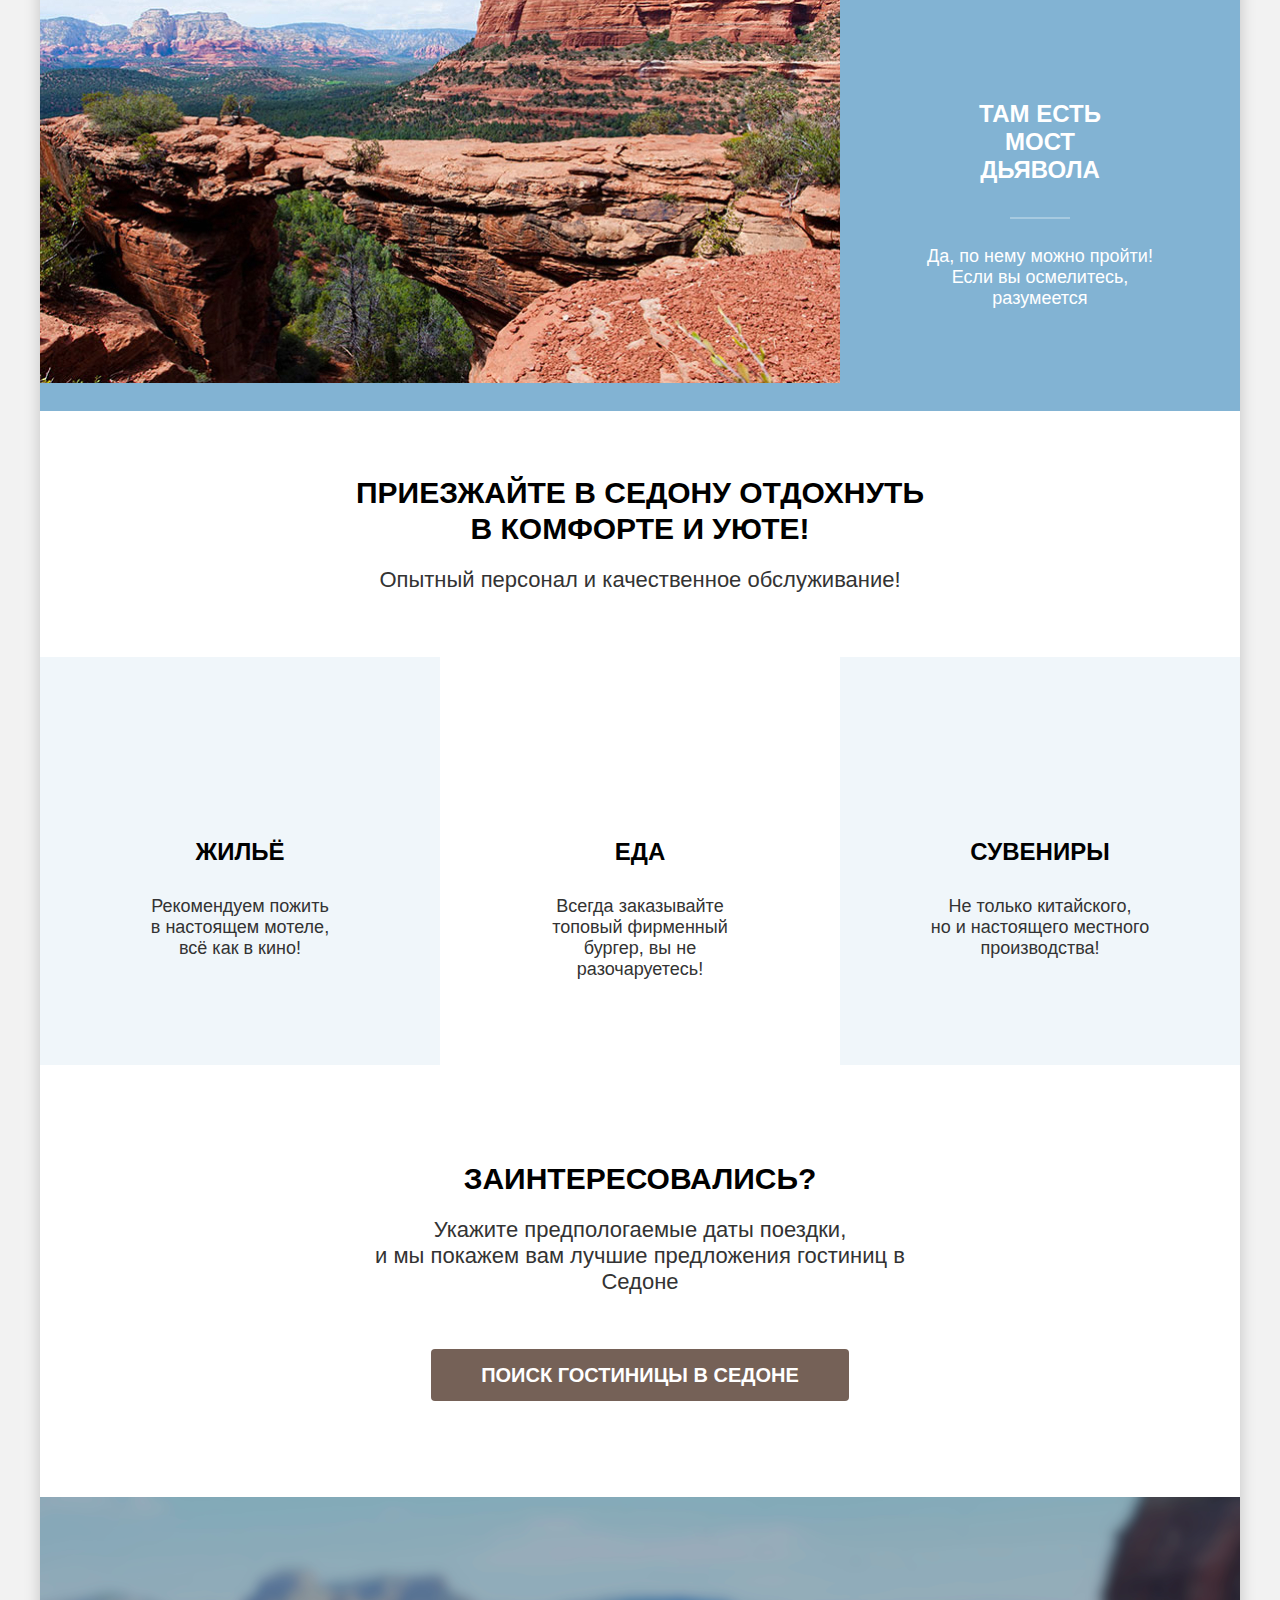
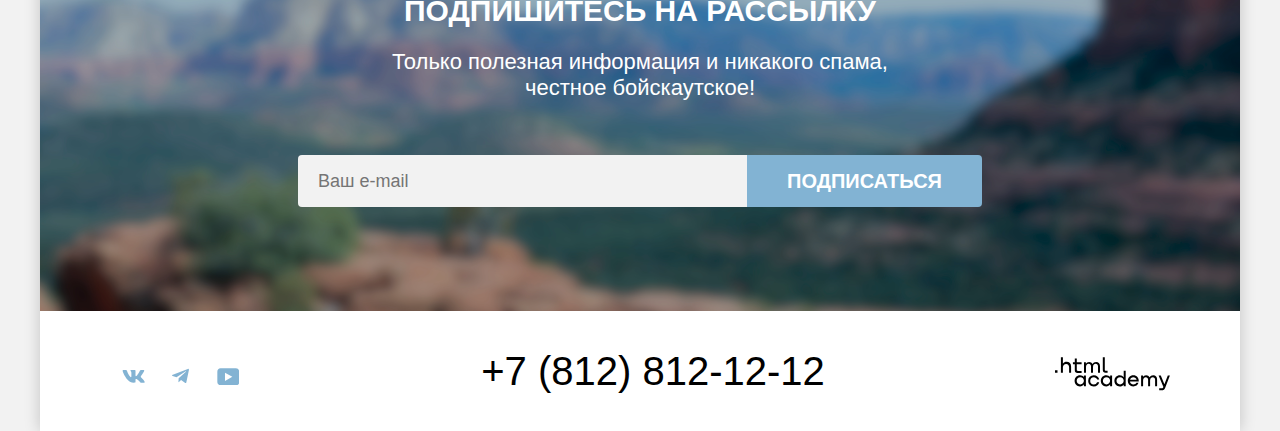
==== commit 8ec9f3cc: "Merge pull request #4 from karlaabdraeva/master" ====
--- a/index.html
+++ b/index.html
@@ -108,7 +108,7 @@
           <p class="subscribe-description">Только полезная информация и никакого спама, <br>честное бойскаутское!</p>
         <form class="subscribe-form" action="https://echo.htmlacademy.ru/" method="post">
           <label class="visually-hidden" for="email-id">Введите ваш email</label>
-          <input class="email-input" type="text" id="email-id" name="user-email" placeholder="Ваш e-mail" id="email-id" required>
+          <input class="email-input" type="text" name="user-email" placeholder="Ваш e-mail" id="email-id" required>
           <button class="subscribe-button" type="submit">Подписаться</button>
         </form>
       </section>
--- a/styles/styles.css
+++ b/styles/styles.css
@@ -23,6 +23,7 @@
   color: #333333;
   background-color: #F2F2F2;
   margin: 0 auto;
+  min-width: 1200px;
 }
 
 .page-container {
@@ -95,7 +96,7 @@
   height: 2px;
   right: 16px;
   bottom: -1px;
-  left:16px;
+  left: 16px;
   background-color: #756257;
 }
 
@@ -234,7 +235,7 @@
   background-image: url("../images/main/welcome-decor.svg"), url("../images/main/background-welcome.jpg");
   background-position: center bottom, center;
   background-repeat: no-repeat;
-  background-color: #82B3D3;
+  background-color: #D4E5EF;
   min-height: 352px;
   width: 100%;
   padding: 51px 200px 82px 200px;
@@ -286,7 +287,7 @@
   box-sizing: border-box;
 }
 
-.advantages-title{
+.advantages-title {
   font-size: 24px;
   font-weight: 700;
   line-height: 28px;
@@ -342,7 +343,7 @@
 .advantages-image {
   display: block;
   margin: auto;
-  }
+}
 
 .advantages-image-left {
   display: block;
@@ -457,42 +458,25 @@
   margin: 0;
 }
 
-.services-housing::before {
-  content: '';
-  display: block;
-  width: 75px;
-  height: 72px;
-  position: absolute;
-  top: 81px;
-  left: 50%;
-  transform: translateX(-50%);
+.services-item:nth-child(1) {
   background-image: url("../images/decor-small-icons/housing-icon.svg");
   background-repeat: no-repeat;
-  background-position: center;
-}
-
-.services-food::before {
-  content: '';
-  display: block;
-  width: 75px;
-  height: 72px;
-  position: absolute;
-  top: 81px;
+  background-position: center 81px;
+  background-size: 75px 72px;
+}
+
+.services-item:nth-child(2) {
   background-image: url("../images/decor-small-icons/food-icon.svg");
   background-repeat: no-repeat;
-  margin-left: -15px;
-}
-
-.services-souveniers::before {
-  content: '';
-  display: block;
-  width: 75px;
-  height: 77px;
-  position: absolute;
-  top: 81px;
+  background-position: center 81px;
+  background-size: 74px 70px;
+}
+
+.services-item:nth-child(3) {
   background-image: url("../images/decor-small-icons/souveniers-icon.svg");
   background-repeat: no-repeat;
-  margin-left: 25px;
+  background-size: 64px 76px;
+  background-position: center 81px;
 }
 
 .search {
@@ -546,7 +530,7 @@
 }
 
 .subscribe-special {
-  background-image: url(../images/main/subscribe-special.png);
+  background-image: url("../images/main/subscribe-special.png");
   background-color: #82B3D3;
   color: #FFFFFF;
   background-size: cover;
@@ -601,7 +585,7 @@
 
 .subscribe-button:active {
   background-color: #82b3d3;
-  color: rgba(255, 255, 255, 0.3)
+  color: rgba(255, 255, 255, 0.3);
 }
 
 .subscribe-button:disabled {
@@ -629,14 +613,14 @@
 }
 
 .filter {
-  background-image: url(../images/catalog-filter-background.png);
+  background-image: url("../images/catalog-filter-background.png");
   color: #FFFFFF;
   background-size: cover;
   background-repeat: no-repeat;
   background-color: #82B3D3;
   padding: 35px 70px 70px 70px;
   margin: 0;
-  }
+}
 
 .inner-header-title {
   font-size: 60px;
@@ -649,30 +633,26 @@
 
 .breadcrumbs {
   display: flex;
-  margin: 0 0 30px 0;
+  flex-wrap: wrap;
+  margin: 0 0 40px 0;
   padding: 0;
   color: #FFFFFF;
   list-style-type: none;
-  gap: 20px;
+  gap: 10px;
 }
 
 .breadcrums-item {
-  font-size: 22px;
-  font-weight: 400;
-  height: 21px;
-  line-height: 26px;
+  display: flex;
+  align-items: center;
   list-style-type: none;
-  text-align: left;
 }
 
 .breadcrumbs-item:not(:last-child)::after {
-  position: relative;
-  display: block;
+  display: inline-block;
   content: "";
-  top: -15px;
-  width: 10px;
+  width: 8px;
   height: 11px;
-  left: 25px;
+  margin: 0 5px;
   background-image: url("../images/decor-small-icons/breadcrumbs-arrow.svg");
   background-repeat: no-repeat;
 }
@@ -680,9 +660,12 @@
 .breadcrumbs-link {
   font-size: 16px;
   line-height: 21px;
-  display: block;
-  color: inherit;
+  color: #FFFFFF;
   text-decoration: none;
+}
+
+.breadcrumbs-link-hotels {
+  margin-left: -5px;
 }
 
 .breadcrumbs-link-hotels:hover,
@@ -692,13 +675,12 @@
 }
 
 .breadcrumbs-link-home {
-  display: block;
-  width: 21px;
-  height: 21px;
-  mask-image: url("../images/decor-small-icons/home-breadcrumb-icon.svg");
-  mask-repeat: no-repeat;
-  mask-position: left;
-  background-color: #FFFFFF;
+  display: inline-block;
+  width: 14px;
+  height: 13px;
+  background-image: url("../images/decor-small-icons/home-breadcrumb-icon.svg");
+  background-repeat: no-repeat;
+  background-position: center left;
 }
 
 .breadcrumbs-link-home:hover,
@@ -731,6 +713,7 @@
   font-size: 20px;
   line-height: 24px;
   font-weight: 700;
+  padding: 0;
 }
 
 .catalog-form-list {
@@ -744,7 +727,7 @@
 
 .catalog-control {
   font-size: 18px;
-  line-height: 23px;
+  line-height: 20px;
   cursor: pointer;
 }
 
@@ -803,7 +786,7 @@
 
 .catalog-form-housing {
   min-width: 151px;
-  }
+}
 
 .catalog-form-price {
   margin: 0;
@@ -826,7 +809,7 @@
 .filter-price-container {
   display: grid;
   grid-template-columns: 143px 143px;
-  gap: 2px;
+  gap: 44px 2px;
 }
 
 .filter-price {
@@ -839,8 +822,8 @@
   text-transform: lowercase;
   justify-self: end;
   align-self: center;
-  margin-right: 10px;
-  box-sizing: border-box;
+  box-sizing: border-box;
+  margin-right: 18px;
 }
 
 .price-input {
@@ -853,21 +836,24 @@
   font-size: 18px;
   line-height: 24px;
   font-weight: 700;
-  width: 143px;
+  max-width: 143px;
   height: 48px;
-  padding: 0;
   padding-inline: 20px 40px;
   border: none;
   border-radius: 4px 0 0 4px;
 }
 
+.price-input:hover {
+  background-color: #E6E6E6;
+}
+
 input::-webkit-outer-spin-button,
 input::-webkit-inner-spin-button {
   -webkit-appearance: none;
   margin: 0;
 }
 
-input[type='number'] {
+input[type="number"] {
   -moz-appearance: textfield;
   appearance: textfield;
 }
@@ -879,16 +865,6 @@
 }
 
 .price-from {
-  font-family: inherit;
-  color: #000000;
-  font-size: 18px;
-  font-weight: 700;
-  line-height: 24px;
-  text-align: left;
-  border-radius: 4px 0 0 4px;
-  border-style: none;
-  width: 143px;
-  height: 48px;
   grid-row: 1 / -1;
   grid-column: 1 / 2;
 }
@@ -943,7 +919,7 @@
 
 .range-toggle:active {
   border: 2px solid #83B3D3;
-  }
+}
 
 .toggle-min {
   left: 0;
@@ -995,7 +971,6 @@
 .button-apply:disabled {
   background-color: #e5e5e5;
 }
-
 
 .button-reset {
   font-family: inherit;
@@ -1065,10 +1040,10 @@
   text-align: left;
   border: 2px solid #E5E5E5;
   border-radius: 4px;
-  width: 292px;
+  min-width: 292px;
   margin: 0;
   margin-right: 70px;
-  padding: 14px 20px;
+  padding: 12px 48px 12px 18px;
   background-color: #FFFFFF;
   -webkit-appearance: none;
   -moz-appearance: none;
@@ -1146,8 +1121,8 @@
 .catalog-card-list {
   display: grid;
   grid-template-columns: repeat(3, 1fr);
-  gap: 20px;
-  margin: 0 0 80px 0;
+  gap: 16px 20px;
+  margin: 0 0 40px 0;
   padding: 0;
 }
 
@@ -1171,8 +1146,9 @@
 
 .catalog-card-img {
   display: block;
-  margin-top: 0;
+  margin: 0;
   object-fit: contain;
+  padding: 5px 0 0 0;
 }
 
 .catalog-card-title {
@@ -1319,8 +1295,9 @@
   display: flex;
   flex-wrap: wrap;
   margin: 0;
-  padding: 0;
   list-style-type: none;
+  border-top: 1px solid #E6E6E6;
+  padding: 40px 0 0 0;
 }
 
 .pagination-link.pagination-current {
@@ -1395,9 +1372,13 @@
 .footer-container {
   display: flex;
   width: 1060px;
-  padding: 40px 70px;
+  padding: 35px 70px 35px 70px;
   align-items: center;
   justify-content: space-between;
+}
+
+.socials {
+  max-width: 185px;
 }
 
 .social-list {
@@ -1416,7 +1397,6 @@
   justify-content: center;
   align-items: center;
 }
-
 
 .social-item {
   list-style-type: none;
@@ -1467,11 +1447,15 @@
 .link-youtube:hover::before,
 .link-vk:focus::before,
 .link-telegram:focus::before,
-.link-youtube:focus::before{
+.link-youtube:focus::before {
   background-color: #68a2ca;
 }
 
-
+.link-vk:active::before,
+.link-telegram:active::before,
+.link-youtube:active::before {
+  background-color: rgba(104, 162, 202, 0.3);
+}
 
 .contacts-address-phone {
   font-style: normal;
@@ -1498,26 +1482,21 @@
   margin: 0;
 }
 
-.developer-link::before {
-  display: inline-block;
-  content: "";
-  margin-top: 4px;
-  width: 115px;
-  height: 33px;
-  -webkit-mask: url("../images/logo/html-academy-inscript.svg");
-          mask: url("../images/logo/html-academy-inscript.svg");
-  -webkit-mask-repeat: no-repeat;
-          mask-repeat: no-repeat;
-  background-color: #000000;
-}
-
-.developer-link:hover::before,
-.developer-link:focus::before {
-  background-color: #756157;
-}
-
-.developer-link:active::before {
-  background-color: rgba(117, 97, 87, 0.3);
+.developer-link {
+  color: #000000;
+  padding: 0;
+  padding-top: 10px;
+  align-self: center;
+  text-decoration: none;
+}
+
+.developer-link:hover,
+.developer-link:focus {
+  color: #756157;
+}
+
+.developer-link:active {
+  color: rgba(117, 97, 87, 0.3);
 }
 
 .modal-container {
@@ -1528,7 +1507,6 @@
   height: 100%;
   background-color: rgba(242, 242, 242, 0.8);
   display: flex;
-  padding: 50px;
   z-index: 2;
 }
 
@@ -1595,7 +1573,7 @@
   opacity: 0.3;
 }
 
-.modal-close-button:disabled{
+.modal-close-button:disabled {
   opacity: 20%;
   pointer-events: none;
 }
@@ -1663,7 +1641,7 @@
 }
 
 .date-input::placeholder {
- opacity: 0.5;
+  opacity: 0.5;
 }
 
 .date-input:hover,
@@ -1671,7 +1649,7 @@
   background-color: #E6E6E6;
 }
 
-.date-input:disabled{
+.date-input:disabled {
   opacity: 20%;
   pointer-events: none;
 }
@@ -1846,7 +1824,7 @@
 }
 
 .tooltip-toggle:hover + .tooltip-text,
-.tooltip-tooltip:focus + .tooltip-text {
+.tooltip-toggle:focus + .tooltip-text {
   display: block;
 }
 
@@ -1869,3 +1847,11 @@
   background-color: #83B3D3;
   color: #ffffff;
 }
+
+.button-modal:active {
+  color: #E6E6E6;
+}
+
+.button-modal:hover, .button-modal:focus {
+  background-color: #68A2CA;
+}
